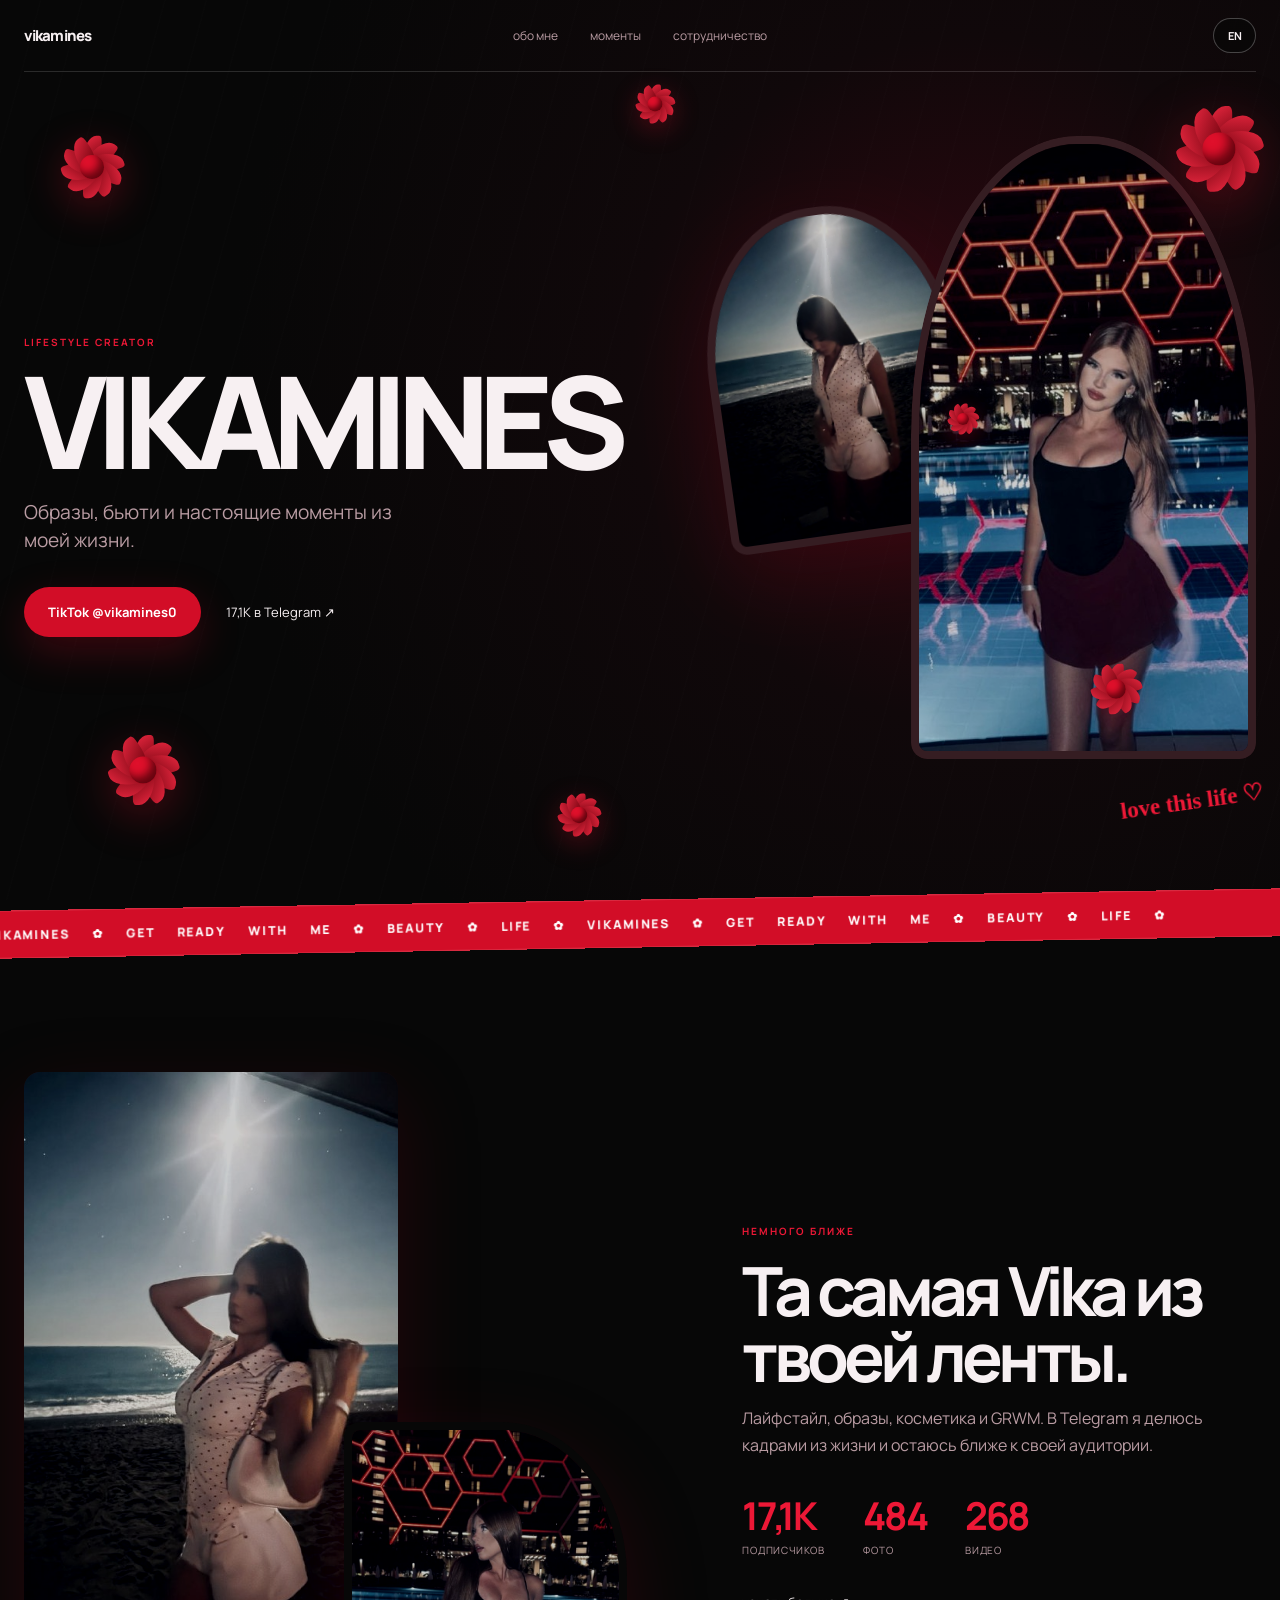
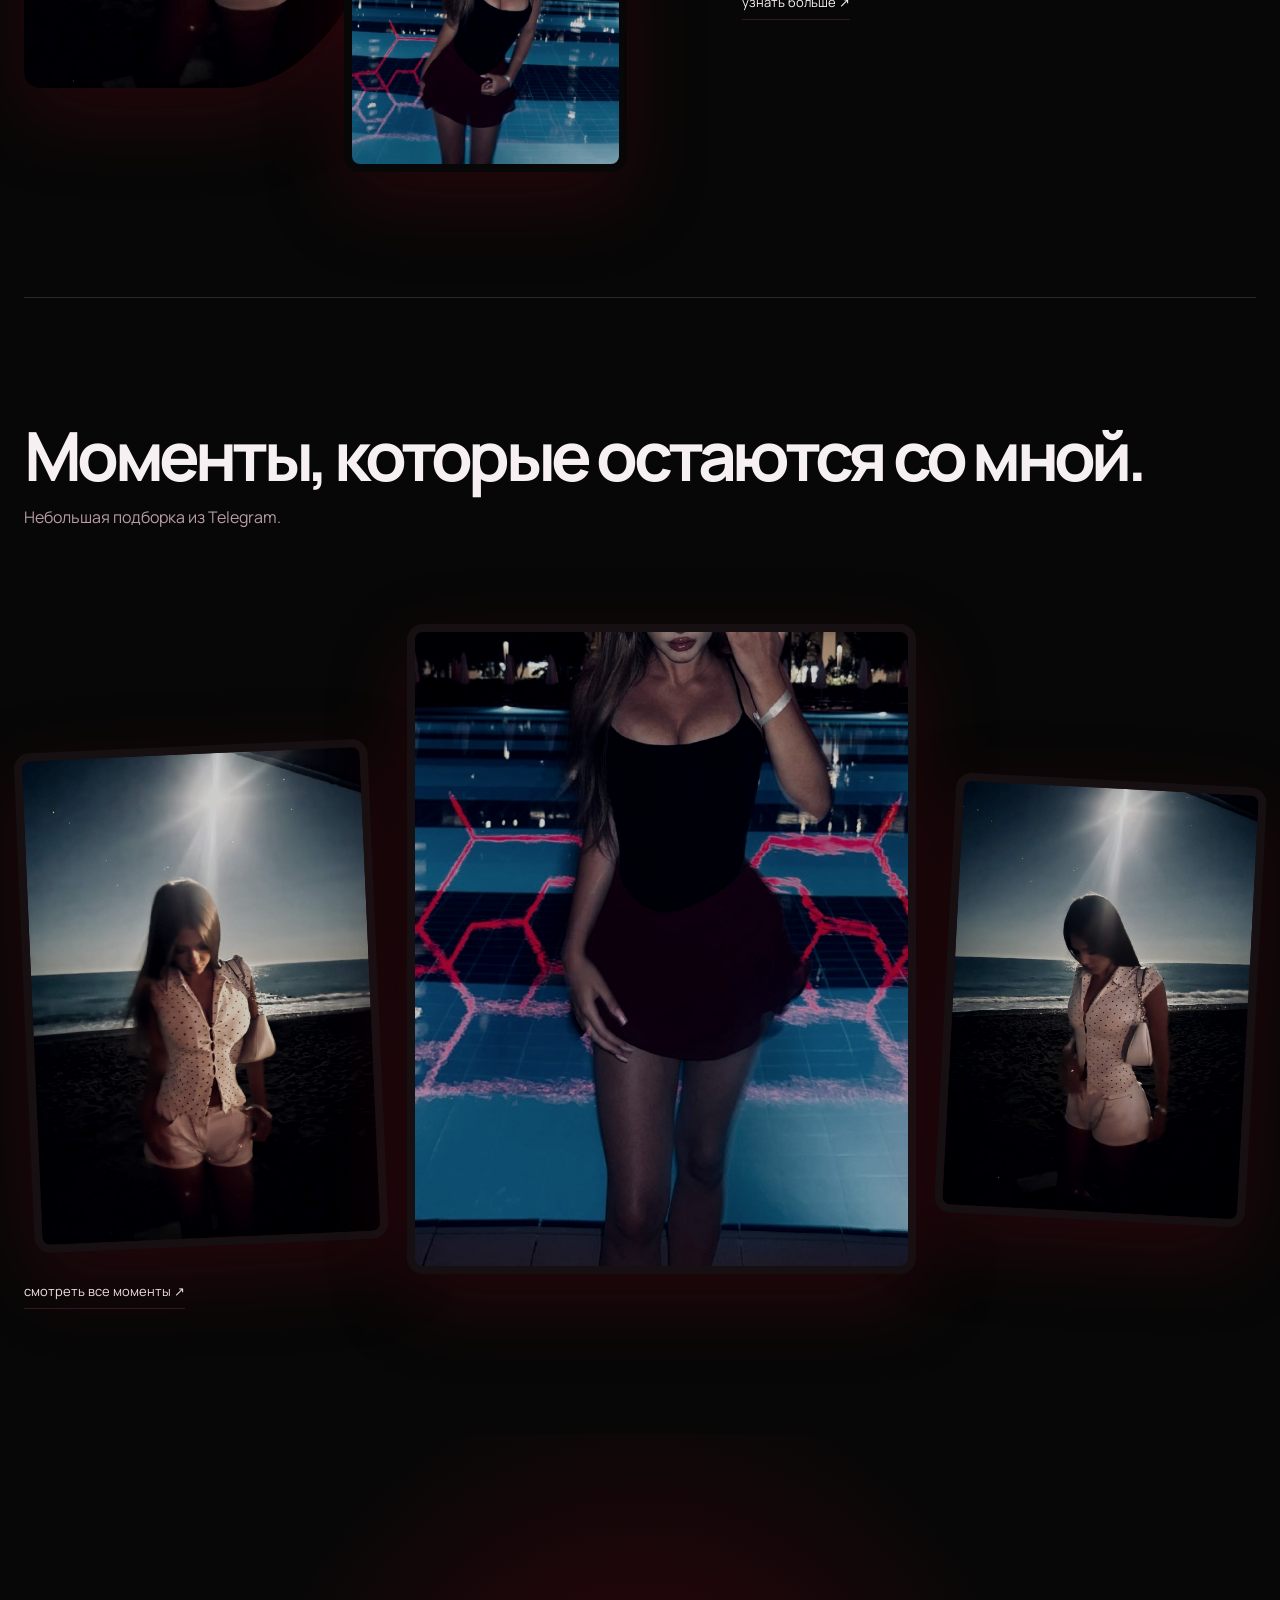
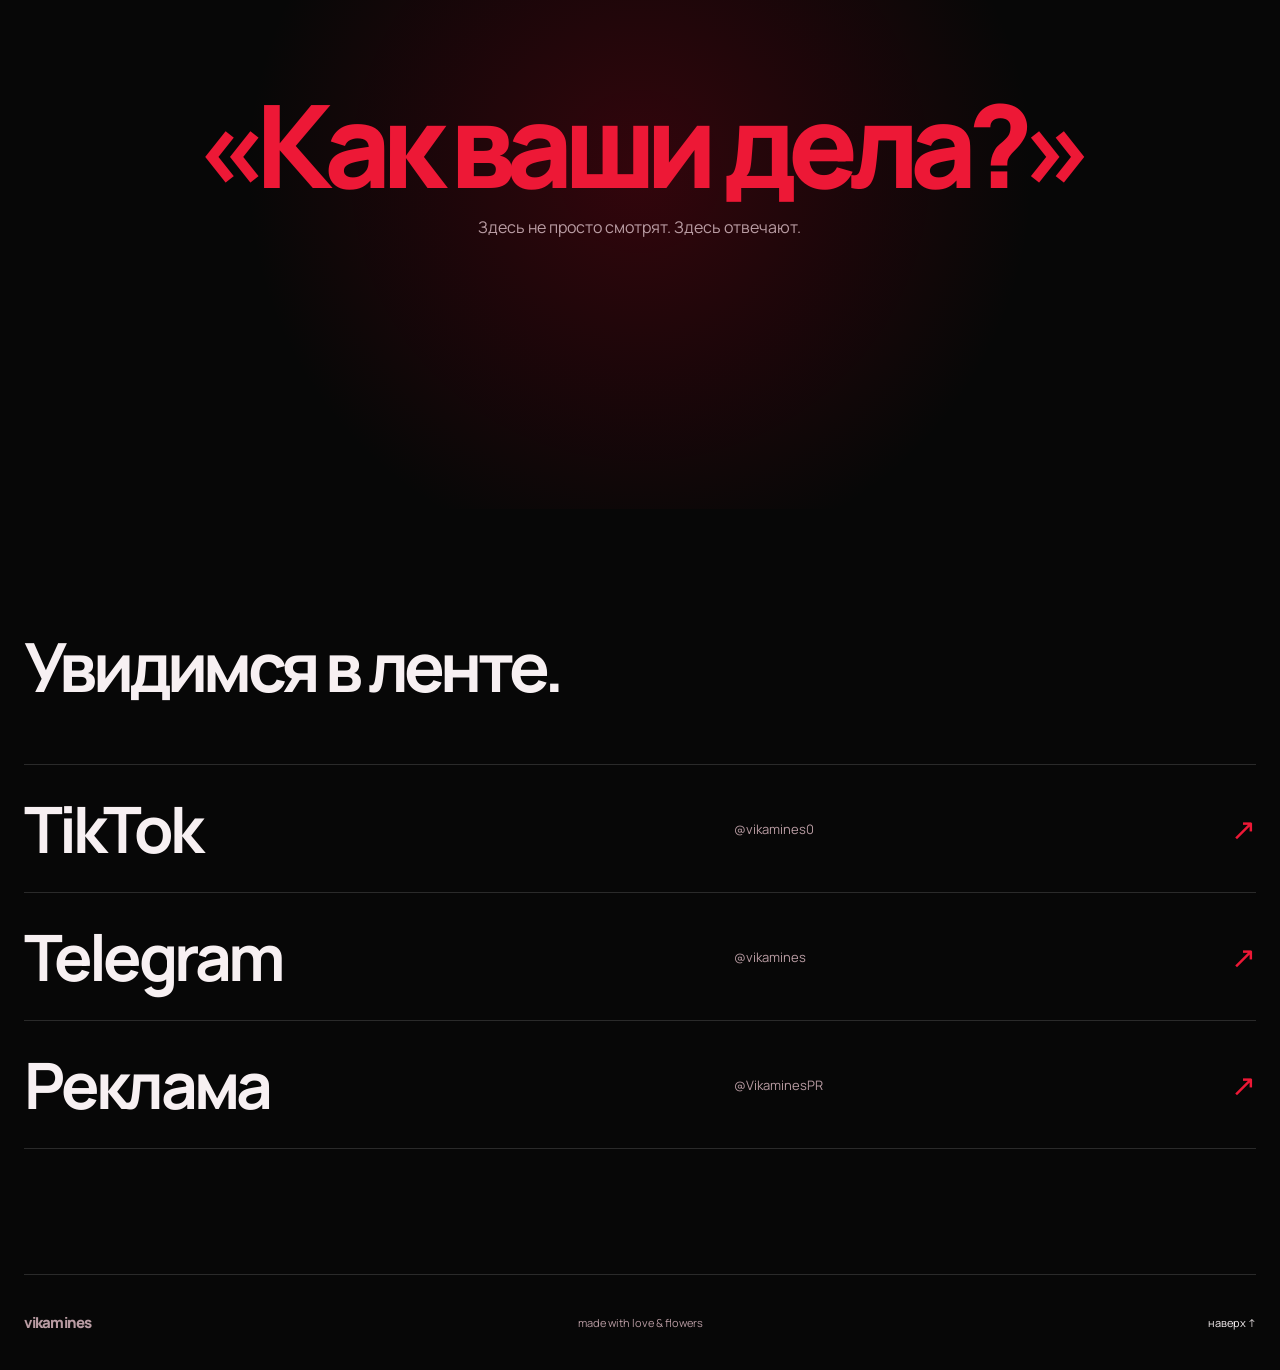
==== index.html @ ca3f32da "Add files via upload" ====
<!doctype html>
<html lang="ru">
<head>
  <meta charset="utf-8">
  <meta name="viewport" content="width=device-width, initial-scale=1">
  <meta name="description" content="Vikamines: lifestyle, beauty, TikTok и Telegram">
  <title>Vikamines</title>
  <link rel="preload" href="assets/images/vika-6.jpg" as="image">
  <link rel="icon" href="favicon.jpg">
  <link rel="stylesheet" href="styles.css">
</head>
<body>
  <div class="flowers" aria-hidden="true"></div>
  <header class="site-header">
    <a class="logo" href="index.html">vikamines</a>
    <nav aria-label="Основная навигация">
      <a href="about.html" data-ru="обо мне" data-en="about">обо мне</a>
      <a href="portfolio.html" data-ru="моменты" data-en="moments">моменты</a>
      <a href="services.html" data-ru="сотрудничество" data-en="collabs">сотрудничество</a>
    </nav>
    <button class="lang-button" type="button" data-lang-toggle>EN</button>
  </header>

  <main>
    <section class="hero">
      <div class="hero-copy">
        <p class="eyebrow">lifestyle creator</p>
        <h1 class="kinetic-title">VIKAMINES</h1>
        <p class="lead" data-ru="Образы, бьюти и настоящие моменты из моей жизни." data-en="Looks, beauty and real moments from my life.">Образы, бьюти и настоящие моменты из моей жизни.</p>
        <div class="hero-actions">
          <a class="button" href="https://www.tiktok.com/@vikamines0" target="_blank" rel="noreferrer">TikTok @vikamines0</a>
          <a class="text-link" href="https://t.me/vikamines" target="_blank" rel="noreferrer">17,1K в Telegram ↗</a>
        </div>
      </div>
      <div class="hero-collage" data-parallax>
        <figure class="photo photo-back"><img src="assets/images/vika-1.jpg" alt="Vikamines на берегу моря"></figure>
        <figure class="photo photo-main"><img src="assets/images/vika-6.jpg" alt="Портрет Vikamines у бассейна"></figure>
        <span class="handwriting">love this life ♡</span>
      </div>
    </section>

    <div class="marquee" aria-hidden="true"><div>VIKAMINES ✿ GET READY WITH ME ✿ BEAUTY ✿ LIFE ✿ VIKAMINES ✿ GET READY WITH ME ✿ BEAUTY ✿ LIFE ✿</div></div>

    <section class="about-preview section reveal">
      <div class="photo-pair">
        <figure class="photo tall"><img src="assets/images/vika-2.jpg" alt="Vikamines на фоне моря"></figure>
        <figure class="photo small"><img src="assets/images/vika-7.jpg" alt="Вечерний образ Vikamines"></figure>
      </div>
      <div class="section-copy">
        <p class="eyebrow" data-ru="немного ближе" data-en="a little closer">немного ближе</p>
        <h2 data-ru="Та самая Vika из твоей ленты." data-en="The Vika from your feed.">Та самая Vika из твоей ленты.</h2>
        <p data-ru="Лайфстайл, образы, косметика и GRWM. В Telegram я делюсь кадрами из жизни и остаюсь ближе к своей аудитории." data-en="Lifestyle, looks, beauty and GRWM. Telegram is where I share everyday moments and stay close to my audience.">Лайфстайл, образы, косметика и GRWM. В Telegram я делюсь кадрами из жизни и остаюсь ближе к своей аудитории.</p>
        <div class="stats"><div><strong>17,1K</strong><span>подписчиков</span></div><div><strong>484</strong><span>фото</span></div><div><strong>268</strong><span>видео</span></div></div>
        <a class="line-link" href="about.html" data-ru="узнать больше ↗" data-en="learn more ↗">узнать больше ↗</a>
      </div>
    </section>

    <section class="gallery-section section">
      <div class="section-heading reveal"><h2 data-ru="Моменты, которые остаются со мной." data-en="Moments that stay with me.">Моменты, которые остаются со мной.</h2><p data-ru="Небольшая подборка из Telegram." data-en="A small selection from Telegram.">Небольшая подборка из Telegram.</p></div>
      <div class="gallery">
        <figure class="photo reveal"><img src="assets/images/vika-4.jpg" alt="Vikamines на берегу"></figure>
        <figure class="photo reveal"><img src="assets/images/vika-8.jpg" alt="Образ Vikamines у бассейна"></figure>
        <figure class="photo reveal"><img src="assets/images/vika-1.jpg" alt="Летний образ Vikamines"></figure>
      </div>
      <a class="line-link reveal" href="portfolio.html" data-ru="смотреть все моменты ↗" data-en="see all moments ↗">смотреть все моменты ↗</a>
    </section>

    <section class="quote section reveal"><blockquote>«Как ваши дела?»</blockquote><p data-ru="Здесь не просто смотрят. Здесь отвечают." data-en="People do not just watch here. They answer.">Здесь не просто смотрят. Здесь отвечают.</p></section>

    <section class="socials section">
      <h2 class="reveal" data-ru="Увидимся в ленте." data-en="See you in the feed.">Увидимся в ленте.</h2>
      <div class="social-list">
        <a class="reveal" href="https://www.tiktok.com/@vikamines0" target="_blank" rel="noreferrer"><strong>TikTok</strong><span>@vikamines0</span><i>↗</i></a>
        <a class="reveal" href="https://t.me/vikamines" target="_blank" rel="noreferrer"><strong>Telegram</strong><span>@vikamines</span><i>↗</i></a>
        <a class="reveal" href="contact.html"><strong data-ru="Реклама" data-en="Collabs">Реклама</strong><span>@VikaminesPR</span><i>↗</i></a>
      </div>
    </section>
  </main>

  <footer><a class="logo" href="index.html">vikamines</a><span>made with love &amp; flowers</span><a href="#top" data-ru="наверх ↑" data-en="top ↑">наверх ↑</a></footer>
  <script src="lang.js" defer></script>
  <script src="motion.js" defer></script>
</body>
</html>
---- styles.css ----
@import url('https://fonts.googleapis.com/css2?family=Manrope:wght@400;500;600;700;800&display=swap');

:root { --ink:#f7f0f2; --muted:#b99ca3; --paper:#070707; --soft:#21070c; --pink:#d20d27; --deep:#ed1836; --line:rgba(255,255,255,.14); --ease:cubic-bezier(.16,1,.3,1); }
* { box-sizing:border-box; }
html { scroll-behavior:smooth; background:var(--paper); }
body { margin:0; overflow-x:hidden; color:var(--ink); background:var(--paper); font-family:Manrope,Arial,sans-serif; }
a { color:inherit; text-decoration:none; }
img { width:100%; height:100%; display:block; object-fit:cover; }
.site-header,footer { width:min(1380px,calc(100% - 48px)); margin:auto; display:grid; grid-template-columns:1fr auto 1fr; align-items:center; }
.site-header { position:absolute; z-index:20; left:50%; translate:-50% 0; height:72px; border-bottom:1px solid var(--line); }
.logo { font-size:15px; font-weight:800; letter-spacing:-.06em; }
nav { display:flex; gap:32px; color:var(--muted); font-size:12px; }
nav a,.lang-button { transition:color .2s,transform .2s var(--ease); }
.lang-button { justify-self:end; min-width:43px; padding:9px 12px; border:1px solid rgba(255,255,255,.25); border-radius:999px; color:var(--ink); background:rgba(7,7,7,.62); font:700 11px Manrope; cursor:pointer; }
.hero { position:relative; min-height:100dvh; display:grid; grid-template-columns:1.05fr .95fr; align-items:center; gap:5vw; padding:72px max(24px,calc((100vw - 1380px)/2)) 0; overflow:hidden; background:radial-gradient(circle at 76% 42%,#320710 0, #10080a 31%, #070707 67%); }
.hero::before { content:""; position:absolute; inset:0; opacity:.34; background-image:repeating-linear-gradient(105deg,transparent 0 38px,rgba(255,255,255,.02) 39px 40px); }
.hero-copy { position:relative; z-index:3; }
.eyebrow { margin:0 0 20px; color:var(--deep); font-size:10px; font-weight:700; letter-spacing:.2em; text-transform:uppercase; }
h1,h2,blockquote { text-wrap:balance; }
h1 { margin:0; font-size:clamp(4rem,10vw,9.5rem); line-height:.8; letter-spacing:-.09em; font-weight:800; }
.kinetic-title span { display:inline-block; opacity:0; transform:translateY(70%) rotate(5deg); animation:letter-in .85s var(--ease) forwards; animation-delay:calc(var(--i)*55ms + 100ms); }
.lead { max-width:380px; margin:28px 0 0; color:var(--muted); font-size:clamp(1rem,1.5vw,1.25rem); line-height:1.45; }
.hero-actions { display:flex; align-items:center; gap:25px; margin-top:32px; }
.button { display:inline-flex; min-height:50px; align-items:center; padding:0 24px; border-radius:999px; color:#fff; background:#d20d27; box-shadow:0 15px 40px rgba(210,13,39,.25); font-size:13px; font-weight:700; transition:transform .2s var(--ease),background .2s; }
.text-link,.line-link { font-size:13px; }
.hero-collage { position:relative; z-index:2; width:min(35vw,510px); height:min(78vh,700px); justify-self:end; transform:translate3d(var(--px,0),var(--py,0),0); transition:transform .5s var(--ease); }
.photo { overflow:hidden; margin:0; background:var(--soft); box-shadow:0 28px 80px rgba(125,7,23,.25); }
.photo-back,.photo-main { position:absolute; border:8px solid rgba(255,255,255,.09); }
.photo-back { left:-22%; top:10%; width:56%; aspect-ratio:.75; border-radius:48% 48% 16px 16px; rotate:-8deg; animation:photo-left 1.2s .25s var(--ease) both; }
.photo-main { right:0; top:0; width:77%; height:89%; border-radius:48% 48% 16px 16px; clip-path:inset(0 0 100% 0 round 48% 48% 16px 16px); animation:photo-open 1.25s .15s var(--ease) forwards; }
.photo img { filter:saturate(.68) contrast(1.12) brightness(.8); }
.photo-main img { object-position:50% 40%; }
.handwriting { position:absolute; right:-2%; bottom:3%; color:var(--deep); font:700 clamp(1.1rem,1.8vw,1.55rem) cursive; rotate:-8deg; animation:float 4s ease-in-out infinite alternate; }
.marquee { position:relative; z-index:5; overflow:hidden; rotate:-1deg; scale:1.02; border-block:1px solid rgba(255,255,255,.12); color:#fff; background:#d20d27; }
.marquee div { width:max-content; padding:14px 0; font-size:12px; font-weight:800; letter-spacing:.14em; word-spacing:18px; animation:marquee 22s linear infinite; }
.section { width:min(1380px,calc(100% - 48px)); margin:auto; padding-block:125px; }
.about-preview { min-height:100dvh; display:grid; grid-template-columns:1.08fr .92fr; align-items:center; gap:clamp(54px,9vw,150px); }
.photo-pair { position:relative; min-height:700px; }
.photo-pair .tall { position:absolute; inset:0 auto auto 0; width:62%; height:88%; border-radius:16px 16px 46% 16px; }
.photo-pair .small { position:absolute; right:0; bottom:0; width:47%; height:50%; border:8px solid var(--paper); border-radius:16px 44% 16px 16px; }
.section-copy h2,.section-heading h2,.socials h2,.page-hero h1 { margin:0; font-size:clamp(2.8rem,5.3vw,5.4rem); line-height:.96; letter-spacing:-.07em; }
.section-copy>p:not(.eyebrow),.section-heading p,.page-copy p { max-width:520px; color:var(--muted); line-height:1.7; }
.stats { display:grid; grid-template-columns:repeat(3,auto); justify-content:start; gap:clamp(20px,3vw,42px); margin-top:38px; }
.stats div { display:flex; flex-direction:column; gap:7px; }
.stats strong { color:var(--deep); font-size:clamp(1.7rem,3vw,2.8rem); line-height:1; letter-spacing:-.06em; }
.stats span { color:var(--muted); font-size:10px; text-transform:uppercase; letter-spacing:.08em; }
.line-link { display:inline-flex; margin-top:36px; padding-bottom:8px; border-bottom:1px solid rgba(137,49,92,.35); }
.gallery-section { border-top:1px solid var(--line); }
.section-heading { margin-bottom:65px; }
.gallery { display:grid; grid-template-columns:.82fr 1.18fr .72fr; align-items:end; gap:clamp(16px,2.3vw,34px); }
.gallery .photo { border:8px solid #161012; border-radius:16px; }
.gallery .photo:nth-child(1) { height:500px; rotate:-2.5deg; }
.gallery .photo:nth-child(2) { height:650px; translate:0 28px; }
.gallery .photo:nth-child(3) { height:440px; rotate:3deg; translate:0 -26px; }
.quote { min-height:75dvh; display:grid; place-content:center; text-align:center; background:radial-gradient(circle,rgba(169,0,25,.27),transparent 56%); }
.quote blockquote { margin:0; color:var(--deep); font-size:clamp(3.6rem,9vw,8.7rem); line-height:.95; letter-spacing:-.08em; font-weight:800; }
.quote p { color:var(--muted); }
.socials h2 { margin-bottom:65px; }
.social-list { border-top:1px solid var(--line); }
.social-list a { position:relative; isolation:isolate; display:grid; grid-template-columns:1fr .7fr auto; align-items:center; min-height:128px; overflow:hidden; border-bottom:1px solid var(--line); }
.social-list a::before { content:""; position:absolute; inset:0; z-index:-1; background:#d20d27; translate:0 102%; transition:translate .42s var(--ease); }
.social-list strong { font-size:clamp(2.3rem,5vw,5rem); letter-spacing:-.06em; }
.social-list span { color:var(--muted); font-size:13px; }
.social-list i { color:var(--deep); font-size:30px; font-style:normal; transition:transform .3s var(--ease); }
footer { min-height:96px; border-top:1px solid var(--line); color:var(--muted); font-size:11px; }
footer a:last-child { justify-self:end; color:var(--ink); }
.flowers { position:fixed; inset:0; z-index:12; overflow:hidden; pointer-events:none; }
.flower { position:absolute; width:82px; aspect-ratio:1; scale:var(--s); animation:flower-drift 7s ease-in-out infinite alternate; filter:drop-shadow(0 14px 24px rgba(210,13,39,.3)); }
.flower i { position:absolute; left:36%; top:3%; width:29%; height:54%; transform-origin:50% 88%; border-radius:72% 14% 72% 28%; background:linear-gradient(145deg,#ef2942,#760511 78%); }
.flower i:nth-child(2){rotate:36deg}.flower i:nth-child(3){rotate:72deg}.flower i:nth-child(4){rotate:108deg}.flower i:nth-child(5){rotate:144deg}.flower i:nth-child(6){rotate:180deg}.flower i:nth-child(7){rotate:216deg}.flower i:nth-child(8){rotate:252deg}.flower i:nth-child(9){rotate:288deg}.flower i:nth-child(10){rotate:324deg}
.flower b { position:absolute; inset:32%; border-radius:50%; background:#df102b; box-shadow:inset -6px -7px 10px #65040f; }
.reveal { opacity:0; transform:translateY(42px) scale(.985); transition:opacity .8s var(--ease),transform .8s var(--ease); }
.reveal.is-visible { opacity:1; transform:none; }
.page-header { position:relative; border-bottom:1px solid var(--line); background:rgba(7,7,7,.92); }
.page-header .site-header { position:relative; left:auto; translate:none; }
.page-main { min-height:calc(100dvh - 168px); }
.page-hero { width:min(1180px,calc(100% - 48px)); margin:auto; padding:150px 0 80px; }
.page-hero p { max-width:600px; color:var(--muted); line-height:1.7; }
.page-grid { width:min(1180px,calc(100% - 48px)); margin:0 auto 120px; display:grid; grid-template-columns:repeat(2,1fr); gap:24px; }
.page-grid figure { height:620px; border-radius:16px; }
.page-grid figure:nth-child(even) { translate:0 45px; }
.page-copy { width:min(760px,calc(100% - 48px)); margin:0 auto 130px; }
.contact-card { padding:45px; border:1px solid var(--line); border-radius:16px; background:#16070a; }

@keyframes letter-in { to { opacity:1; transform:none; } }
@keyframes photo-open { to { clip-path:inset(0 0 0 0 round 48% 48% 16px 16px); } }
@keyframes photo-left { from { opacity:0; transform:translate(-35px,35px) rotate(-6deg); } to { opacity:1; transform:none; } }
@keyframes float { to { transform:translateY(-10px) rotate(3deg); } }
@keyframes marquee { to { transform:translateX(-50%); } }
@keyframes flower-drift { to { transform:translate(12px,-18px) rotate(14deg) scale(1.04); } }

@media (hover:hover) and (pointer:fine) {
  nav a:hover,.lang-button:hover { color:var(--deep); transform:translateY(-1px); }
  .button:hover { transform:translateY(-2px) scale(1.015); background:#eb1733; }
  .photo img { transition:transform .75s var(--ease),filter .75s; }
  .photo:hover img { transform:scale(1.04); filter:saturate(1.05); }
  .social-list a:hover::before { translate:0; }
  .social-list a:hover,.social-list a:hover span,.social-list a:hover i { color:#fff; }
  .social-list a:hover i { transform:rotate(45deg); }
}
.button:active,.lang-button:active { transform:scale(.98); }
:focus-visible { outline:2px solid var(--deep); outline-offset:4px; }

@media (max-width:767px) {
  .site-header,footer,.section { width:calc(100% - 32px); }
  .site-header { grid-template-columns:1fr auto; } nav { display:none; }
  .hero { grid-template-columns:1fr; align-content:start; padding:130px 16px 0; }
  h1 { font-size:clamp(3.35rem,18vw,5.2rem); }
  .hero-actions { gap:14px; flex-wrap:wrap; }
  .hero-collage { position:absolute; right:0; bottom:-14vh; width:min(80vw,390px); height:58vh; opacity:.9; }
  .about-preview { grid-template-columns:1fr; gap:60px; padding-block:95px; }
  .photo-pair { min-height:540px; }
  .section-copy h2,.section-heading h2,.socials h2,.page-hero h1 { font-size:clamp(2.7rem,13vw,4rem); }
  .gallery { grid-template-columns:1fr 1fr; gap:12px; }
  .gallery .photo:nth-child(1) { height:380px; }
  .gallery .photo:nth-child(2) { height:430px; }
  .gallery .photo:nth-child(3) { grid-column:1/-1; width:68%; height:360px; justify-self:center; margin-top:40px; }
  .social-list a { grid-template-columns:1fr auto; min-height:100px; }
  .social-list span { display:none; }
  footer { grid-template-columns:1fr 1fr; } footer span { display:none; }
  .flower { width:56px; opacity:.75; }
  .page-hero { padding-top:120px; }
  .page-grid { grid-template-columns:1fr; }
  .page-grid figure,.page-grid figure:nth-child(even) { height:520px; translate:none; }
}
@media (prefers-reduced-motion:reduce) {
  html { scroll-behavior:auto; }
  *,*::before,*::after { animation-duration:.01ms!important; animation-iteration-count:1!important; transition-duration:.01ms!important; }
  .kinetic-title span,.photo-main,.photo-back,.reveal { opacity:1; transform:none; clip-path:none; }
}
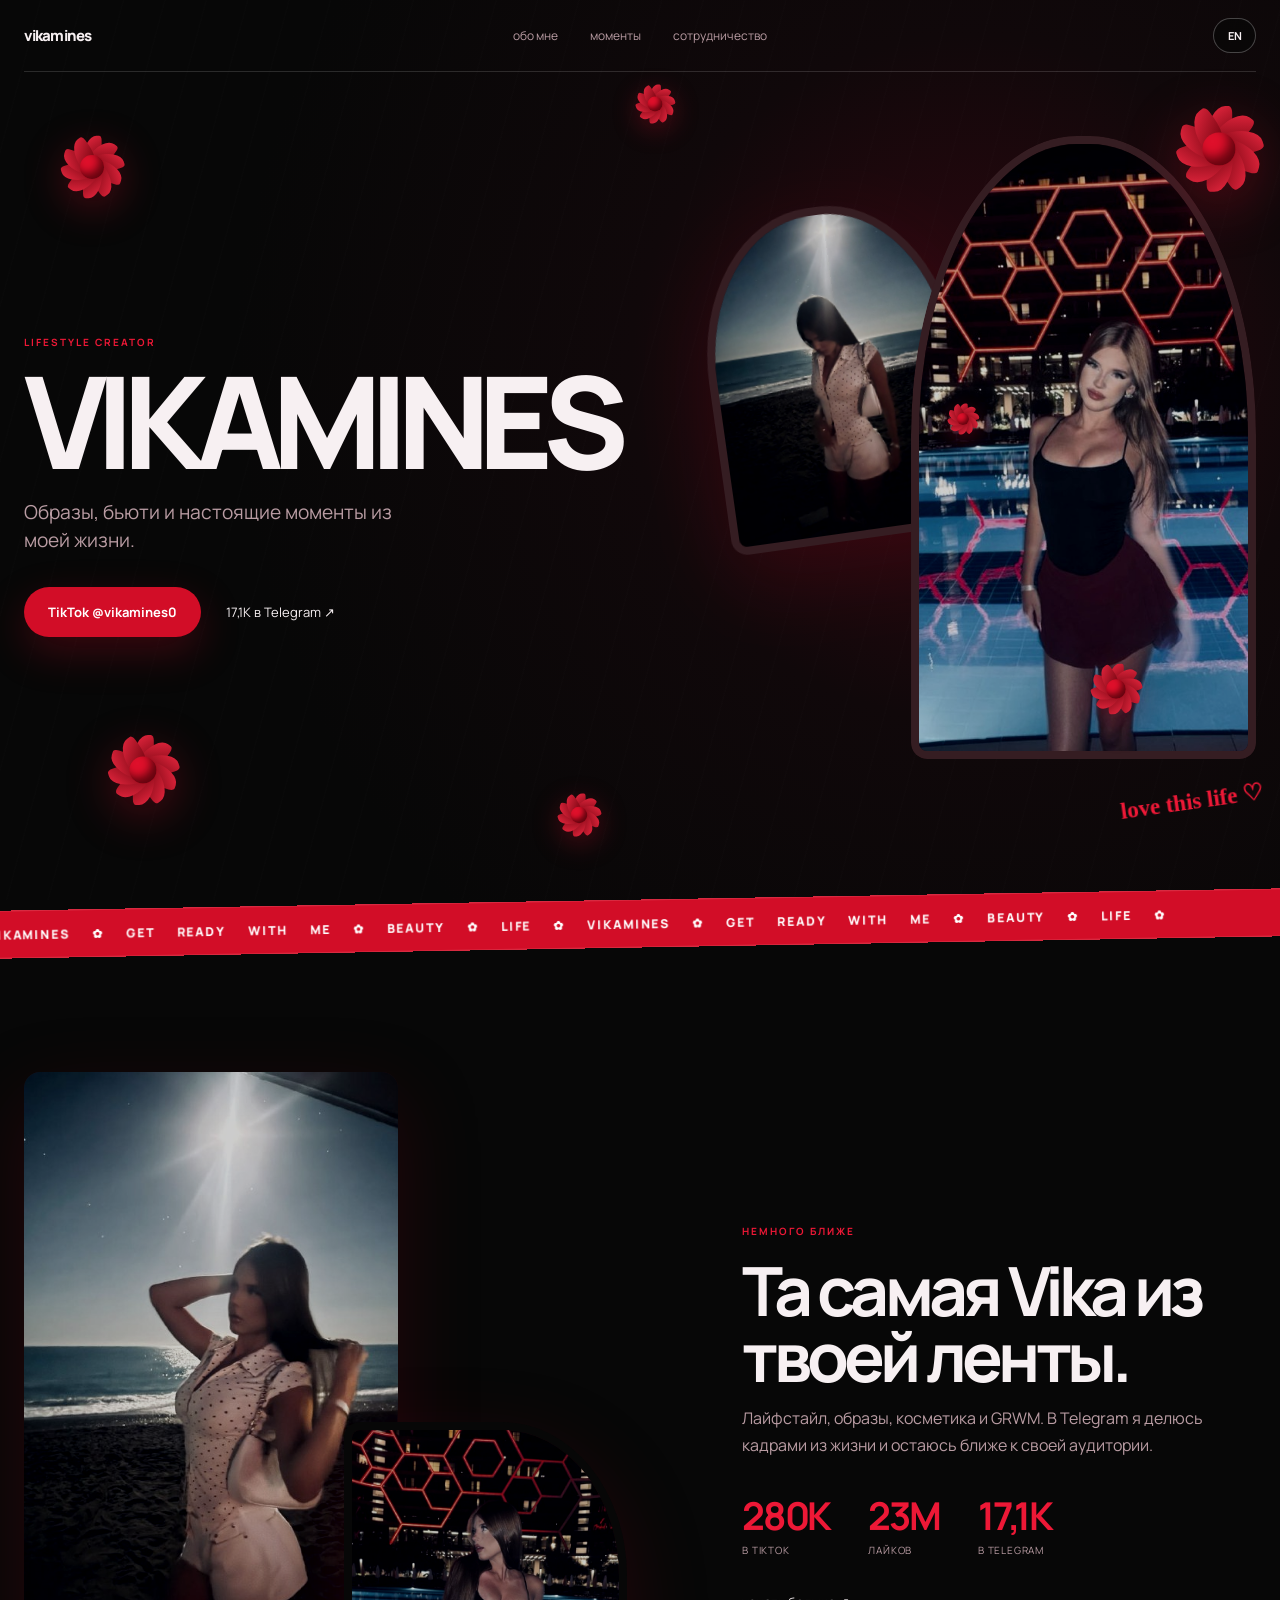
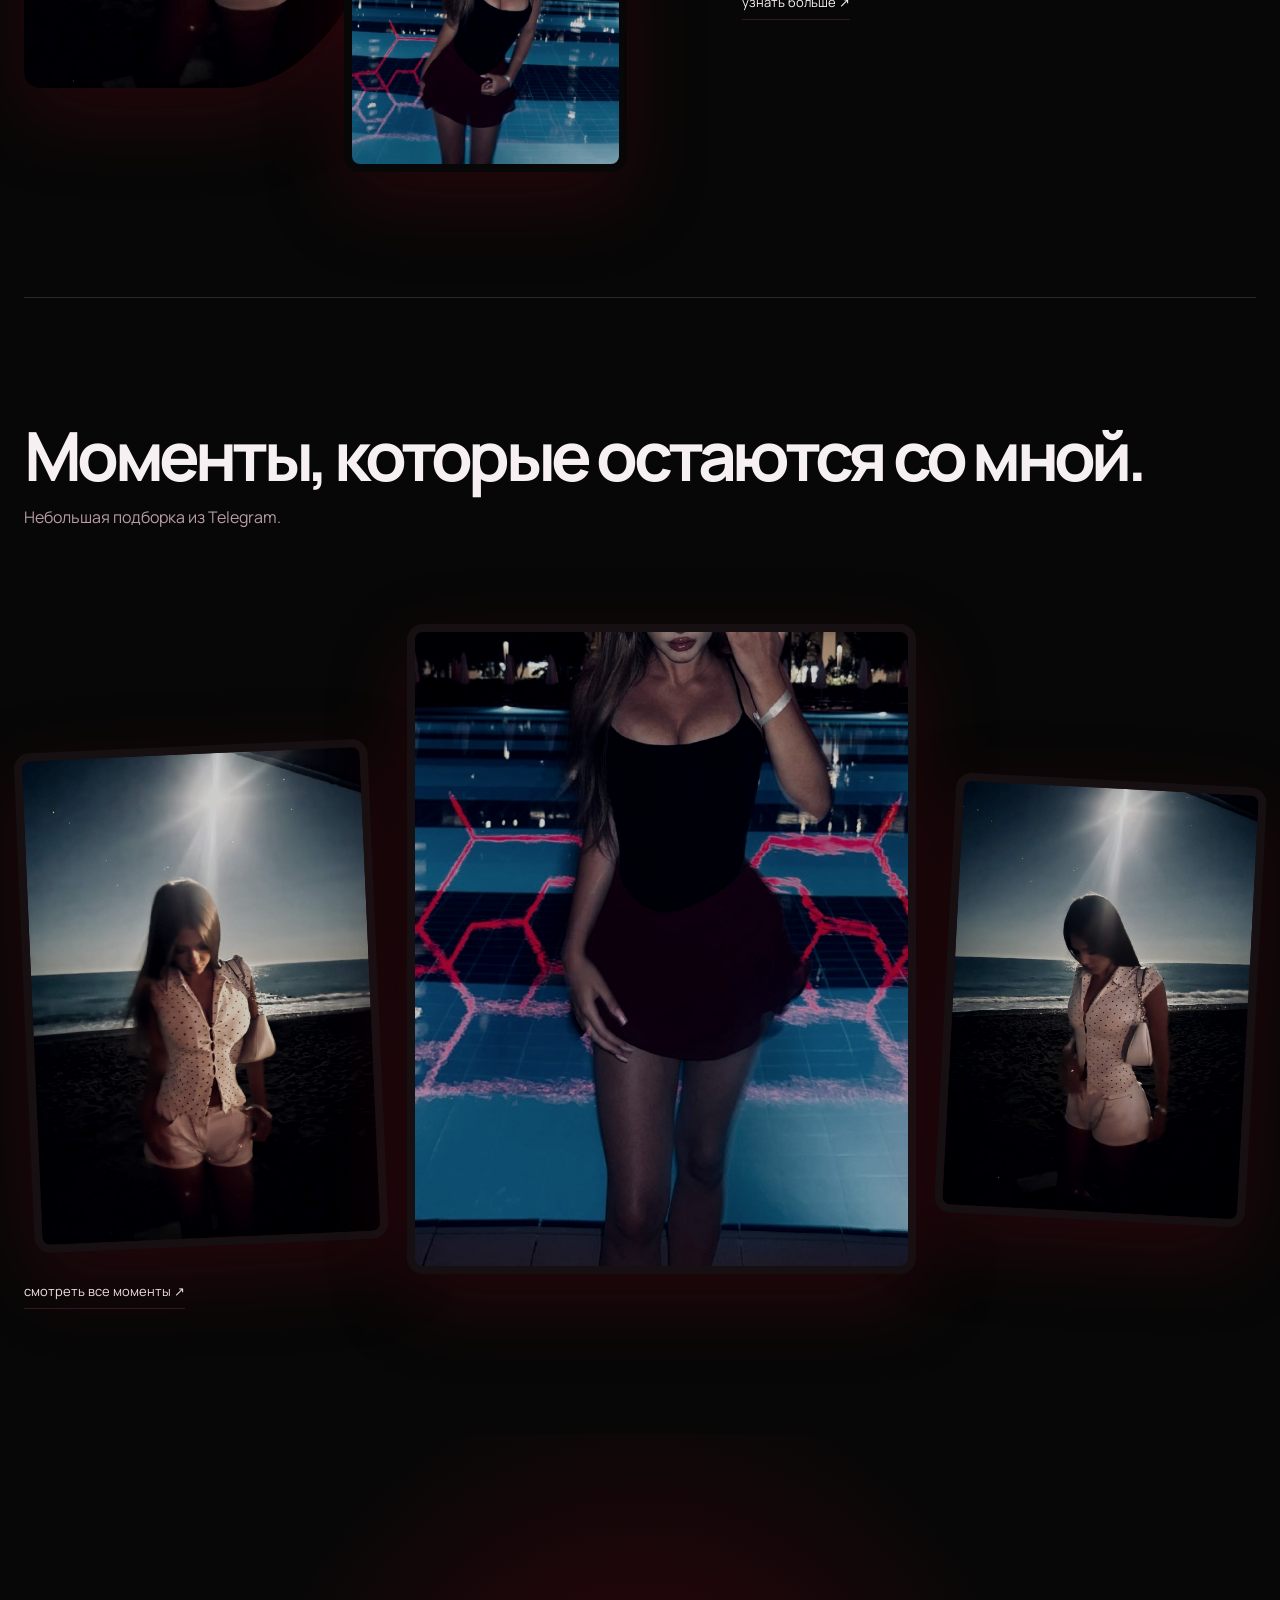
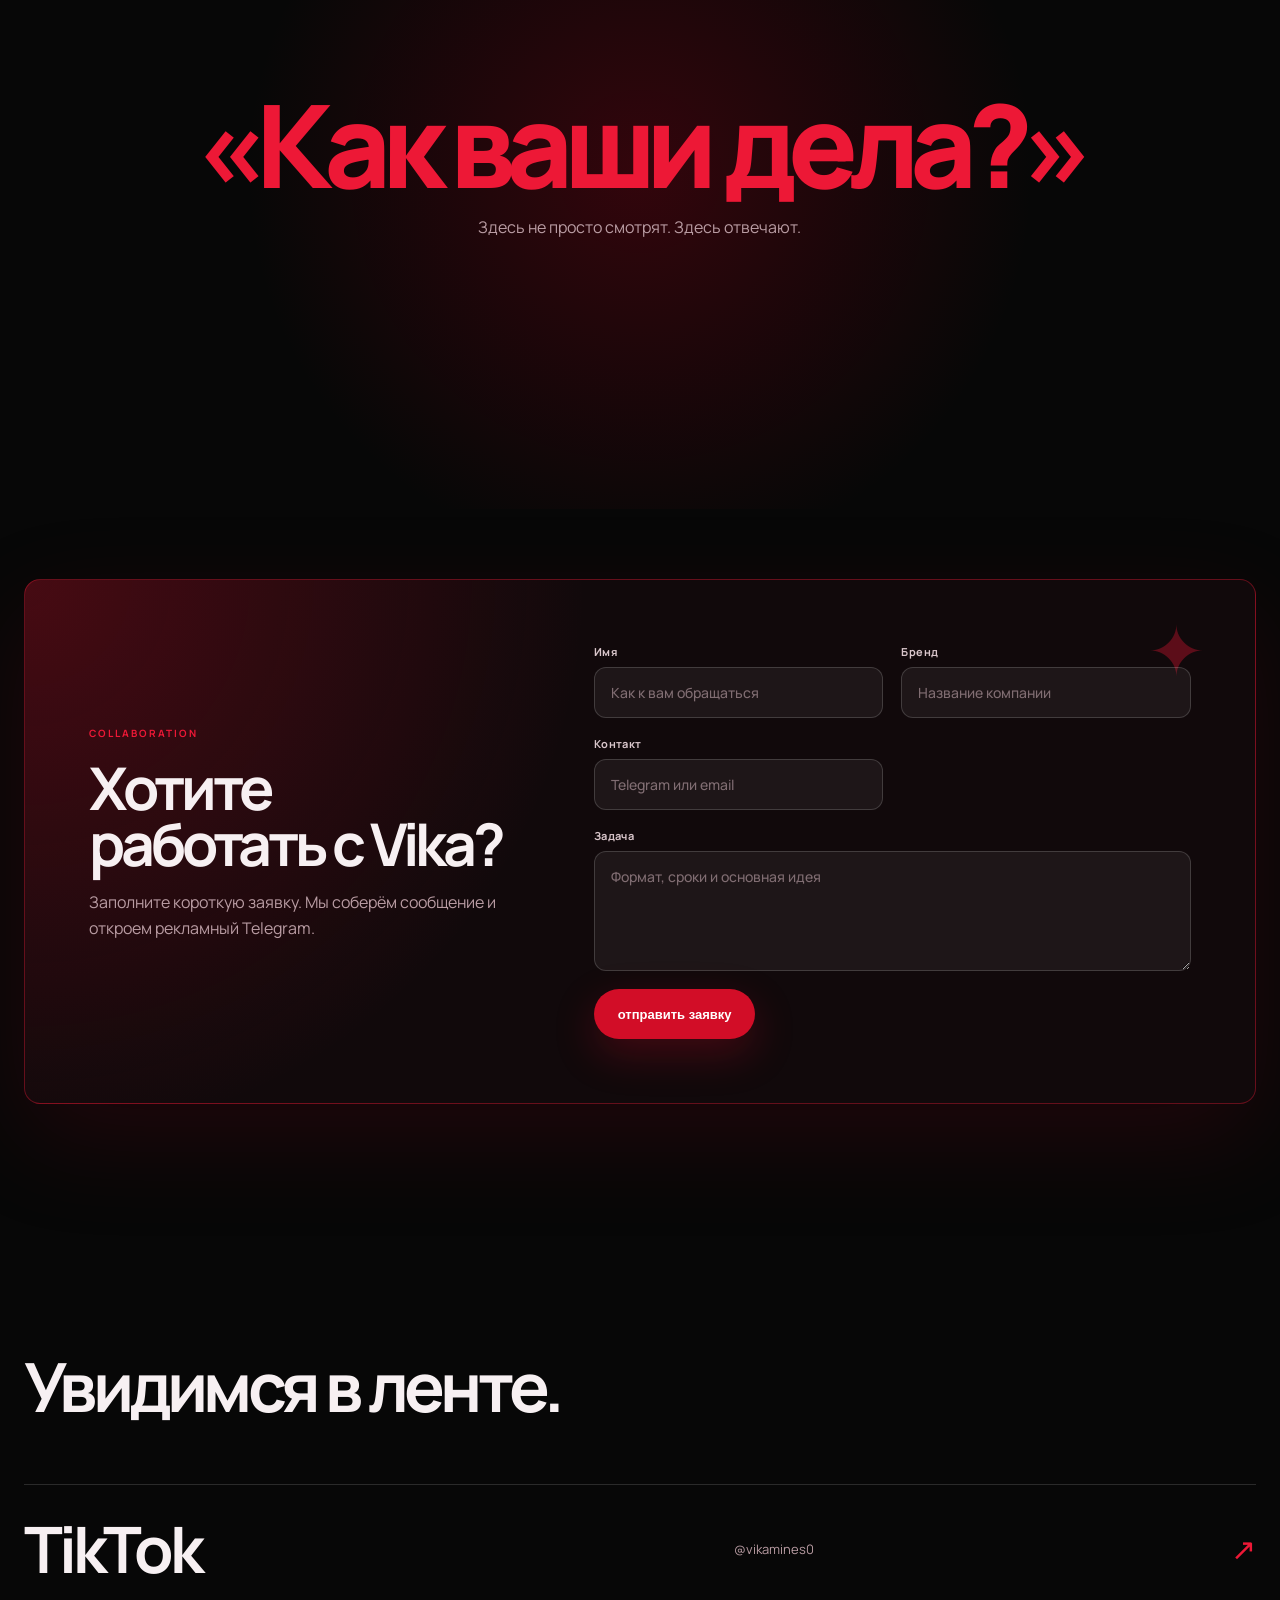
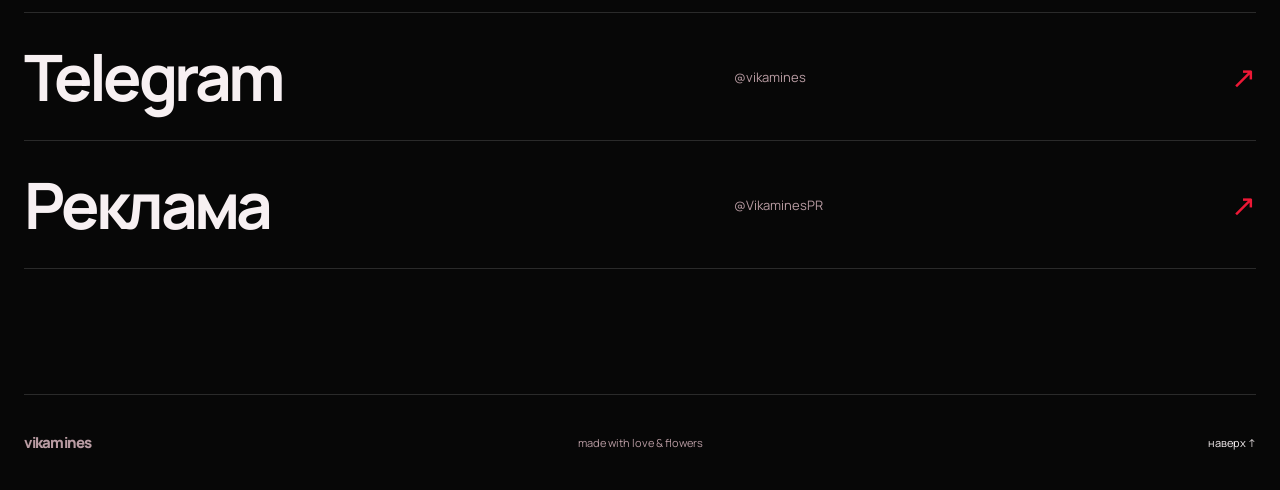
==== commit 376e41f0: "Add files via upload" ====
--- a/index.html
+++ b/index.html
@@ -50,7 +50,7 @@
         <p class="eyebrow" data-ru="немного ближе" data-en="a little closer">немного ближе</p>
         <h2 data-ru="Та самая Vika из твоей ленты." data-en="The Vika from your feed.">Та самая Vika из твоей ленты.</h2>
         <p data-ru="Лайфстайл, образы, косметика и GRWM. В Telegram я делюсь кадрами из жизни и остаюсь ближе к своей аудитории." data-en="Lifestyle, looks, beauty and GRWM. Telegram is where I share everyday moments and stay close to my audience.">Лайфстайл, образы, косметика и GRWM. В Telegram я делюсь кадрами из жизни и остаюсь ближе к своей аудитории.</p>
-        <div class="stats"><div><strong>17,1K</strong><span>подписчиков</span></div><div><strong>484</strong><span>фото</span></div><div><strong>268</strong><span>видео</span></div></div>
+        <div class="stats"><div><strong>280K</strong><span>в TikTok</span></div><div><strong>23M</strong><span>лайков</span></div><div><strong>17,1K</strong><span>в Telegram</span></div></div>
         <a class="line-link" href="about.html" data-ru="узнать больше ↗" data-en="learn more ↗">узнать больше ↗</a>
       </div>
     </section>
@@ -67,6 +67,24 @@
 
     <section class="quote section reveal"><blockquote>«Как ваши дела?»</blockquote><p data-ru="Здесь не просто смотрят. Здесь отвечают." data-en="People do not just watch here. They answer.">Здесь не просто смотрят. Здесь отвечают.</p></section>
 
+    <section class="collab section reveal" id="collab">
+      <div class="collab-card">
+        <div class="collab-copy">
+          <p class="eyebrow">collaboration</p>
+          <h2 data-ru="Хотите работать с Vika?" data-en="Want to work with Vika?">Хотите работать с Vika?</h2>
+          <p data-ru="Заполните короткую заявку. Мы соберём сообщение и откроем рекламный Telegram." data-en="Fill out the short form. We will prepare your message and open the advertising Telegram.">Заполните короткую заявку. Мы соберём сообщение и откроем рекламный Telegram.</p>
+        </div>
+        <form class="collab-form" data-collab-form>
+          <label><span>Имя</span><input name="name" autocomplete="name" required placeholder="Как к вам обращаться"></label>
+          <label><span>Бренд</span><input name="brand" autocomplete="organization" required placeholder="Название компании"></label>
+          <label><span>Контакт</span><input name="contact" required placeholder="Telegram или email"></label>
+          <label class="form-wide"><span>Задача</span><textarea name="brief" required rows="4" placeholder="Формат, сроки и основная идея"></textarea></label>
+          <button class="button" type="submit">отправить заявку</button>
+          <p class="form-status" role="status" aria-live="polite"></p>
+        </form>
+      </div>
+    </section>
+
     <section class="socials section">
       <h2 class="reveal" data-ru="Увидимся в ленте." data-en="See you in the feed.">Увидимся в ленте.</h2>
       <div class="social-list">
@@ -80,5 +98,6 @@
   <footer><a class="logo" href="index.html">vikamines</a><span>made with love &amp; flowers</span><a href="#top" data-ru="наверх ↑" data-en="top ↑">наверх ↑</a></footer>
   <script src="lang.js" defer></script>
   <script src="motion.js" defer></script>
+  <script src="form.js" defer></script>
 </body>
 </html>
--- a/styles.css
+++ b/styles.css
@@ -81,6 +81,21 @@
 .page-grid figure:nth-child(even) { translate:0 45px; }
 .page-copy { width:min(760px,calc(100% - 48px)); margin:0 auto 130px; }
 .contact-card { padding:45px; border:1px solid var(--line); border-radius:16px; background:#16070a; }
+.collab { padding-top:70px; }
+.collab-card { position:relative; overflow:hidden; display:grid; grid-template-columns:.82fr 1.18fr; gap:clamp(45px,7vw,100px); padding:clamp(34px,5vw,72px); border:1px solid rgba(237,24,54,.38); border-radius:16px; background:radial-gradient(circle at 0 0,rgba(210,13,39,.28),transparent 42%),#11090b; box-shadow:0 35px 100px rgba(125,7,23,.2); }
+.collab-card::after { content:"✦"; position:absolute; right:4%; top:4%; color:rgba(237,24,54,.34); font-size:70px; animation:float 4s ease-in-out infinite alternate; }
+.collab-copy { position:relative; z-index:1; align-self:center; }
+.collab-copy h2 { margin:0; max-width:560px; font-size:clamp(2.6rem,4.6vw,5rem); line-height:.96; letter-spacing:-.07em; }
+.collab-copy>p:not(.eyebrow) { max-width:450px; color:var(--muted); line-height:1.65; }
+.collab-form { position:relative; z-index:1; display:grid; grid-template-columns:1fr 1fr; gap:18px; }
+.collab-form label { display:flex; flex-direction:column; gap:8px; color:#d9c6cb; font-size:11px; font-weight:700; letter-spacing:.04em; }
+.collab-form input,.collab-form textarea { width:100%; border:1px solid rgba(255,255,255,.16); border-radius:12px; outline:none; color:var(--ink); background:rgba(255,255,255,.055); padding:15px 16px; font:500 14px Manrope,Arial,sans-serif; transition:border-color .2s,background .2s; }
+.collab-form textarea { resize:vertical; min-height:120px; }
+.collab-form input::placeholder,.collab-form textarea::placeholder { color:#806d72; }
+.collab-form input:focus,.collab-form textarea:focus { border-color:#ed1836; background:rgba(255,255,255,.08); }
+.form-wide { grid-column:1/-1; }
+.collab-form .button { justify-self:start; border:0; cursor:pointer; }
+.form-status { align-self:center; margin:0; color:#d6a8b3; font-size:12px; line-height:1.45; }
 
 @keyframes letter-in { to { opacity:1; transform:none; } }
 @keyframes photo-open { to { clip-path:inset(0 0 0 0 round 48% 48% 16px 16px); } }
@@ -122,6 +137,9 @@
   .page-hero { padding-top:120px; }
   .page-grid { grid-template-columns:1fr; }
   .page-grid figure,.page-grid figure:nth-child(even) { height:520px; translate:none; }
+  .collab-card { grid-template-columns:1fr; padding:32px 20px; }
+  .collab-form { grid-template-columns:1fr; }
+  .form-wide { grid-column:auto; }
 }
 @media (prefers-reduced-motion:reduce) {
   html { scroll-behavior:auto; }
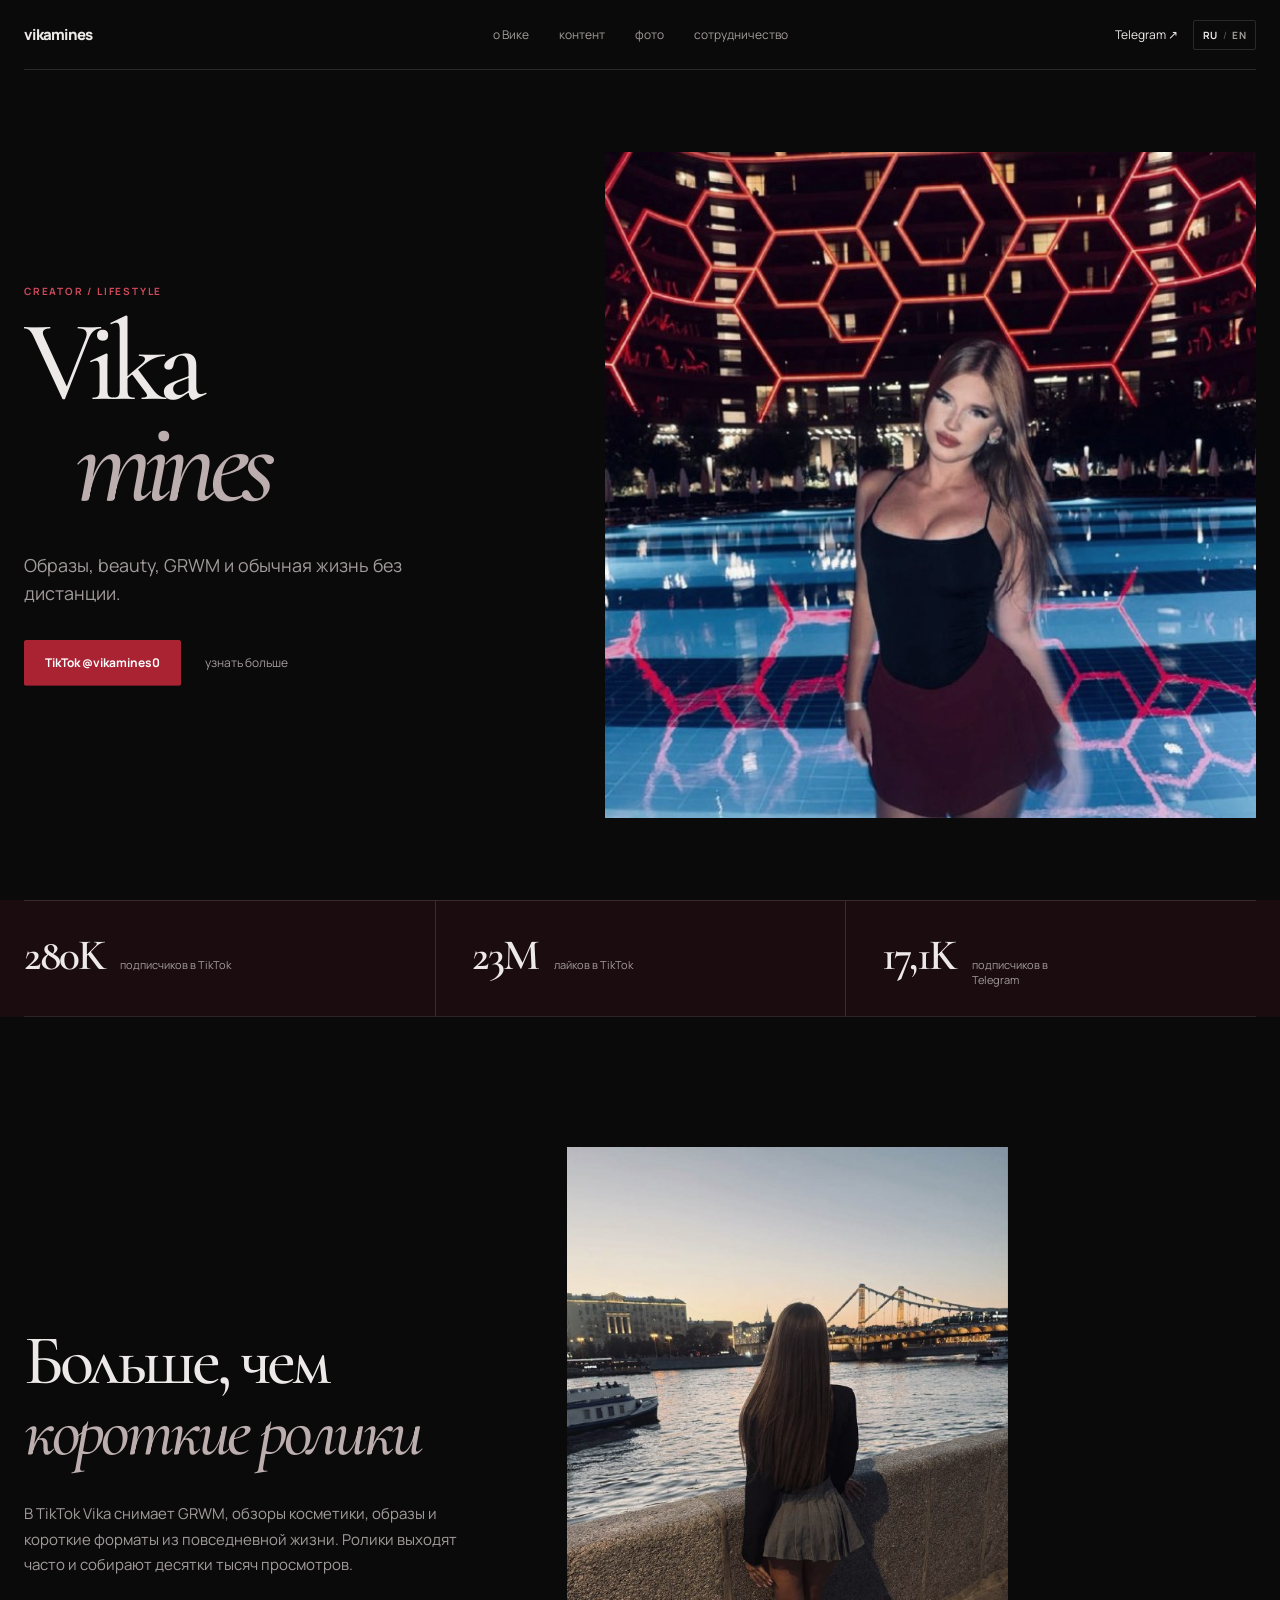
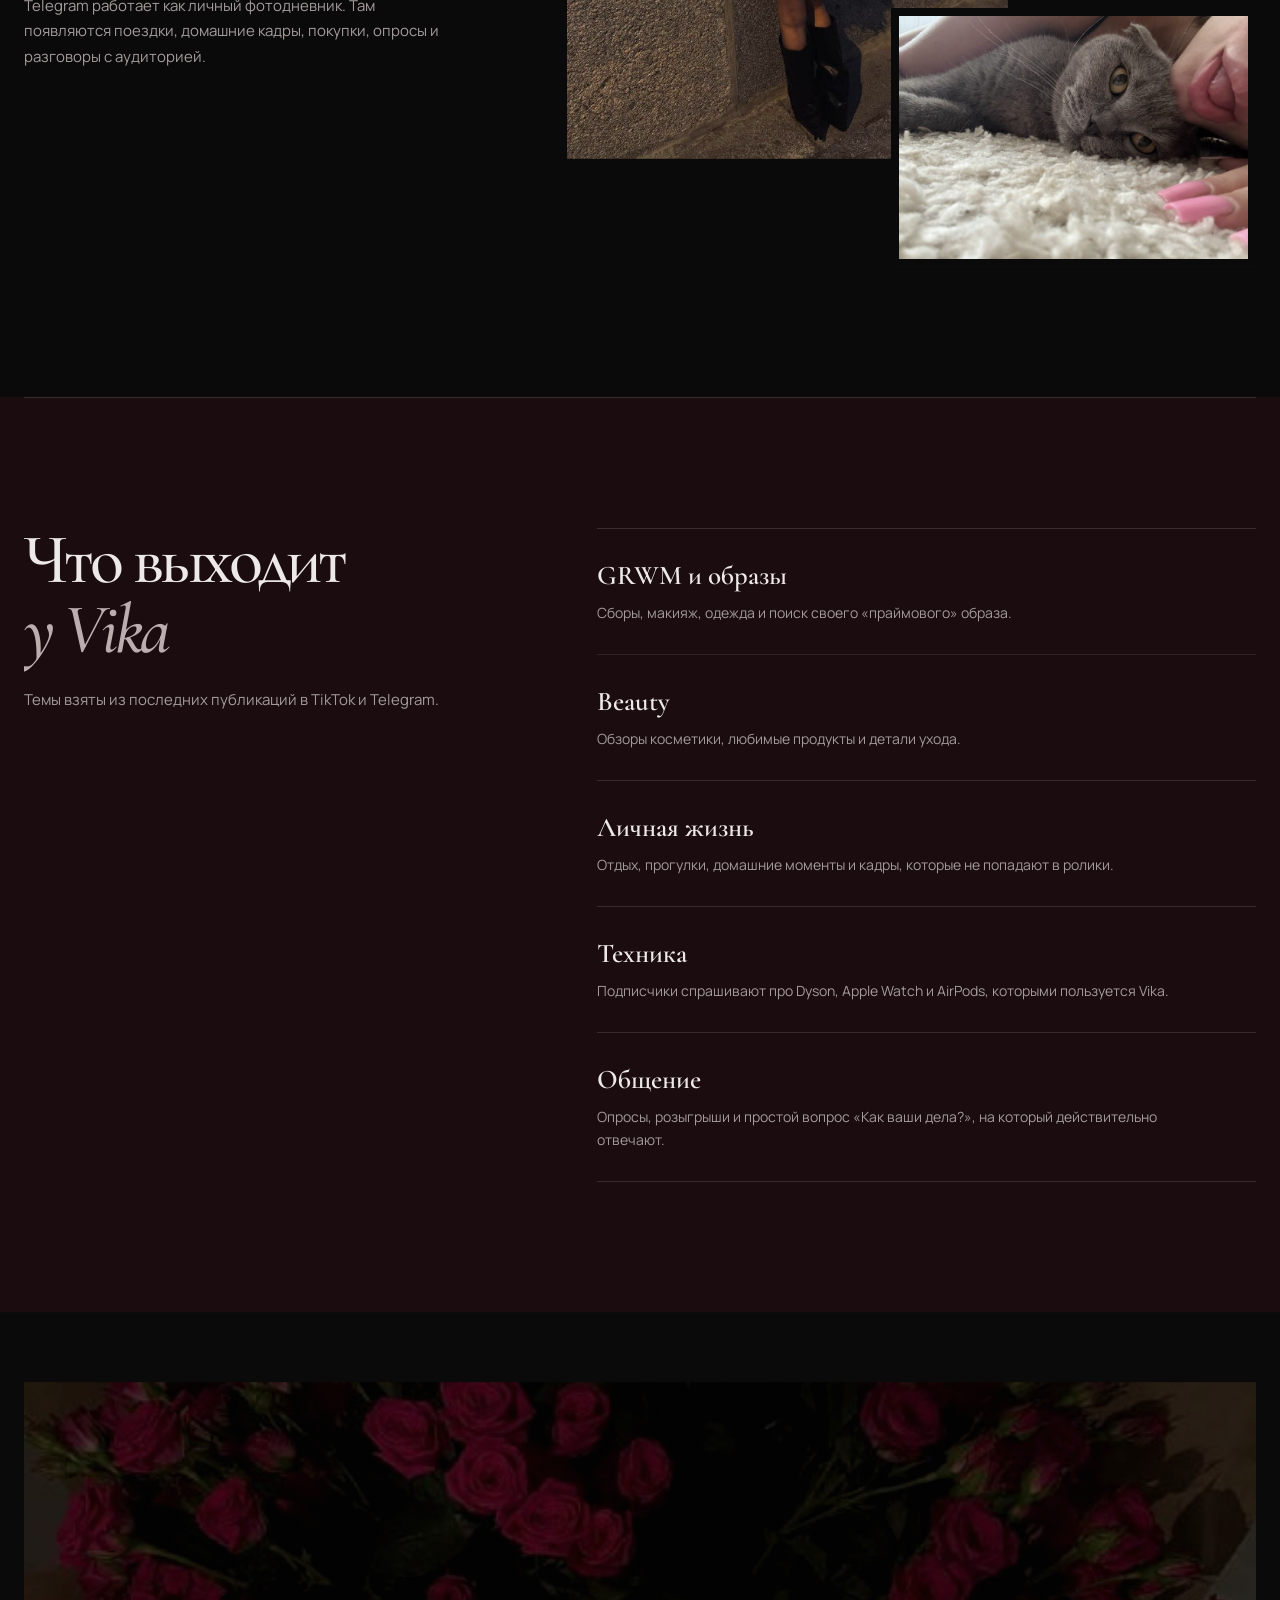
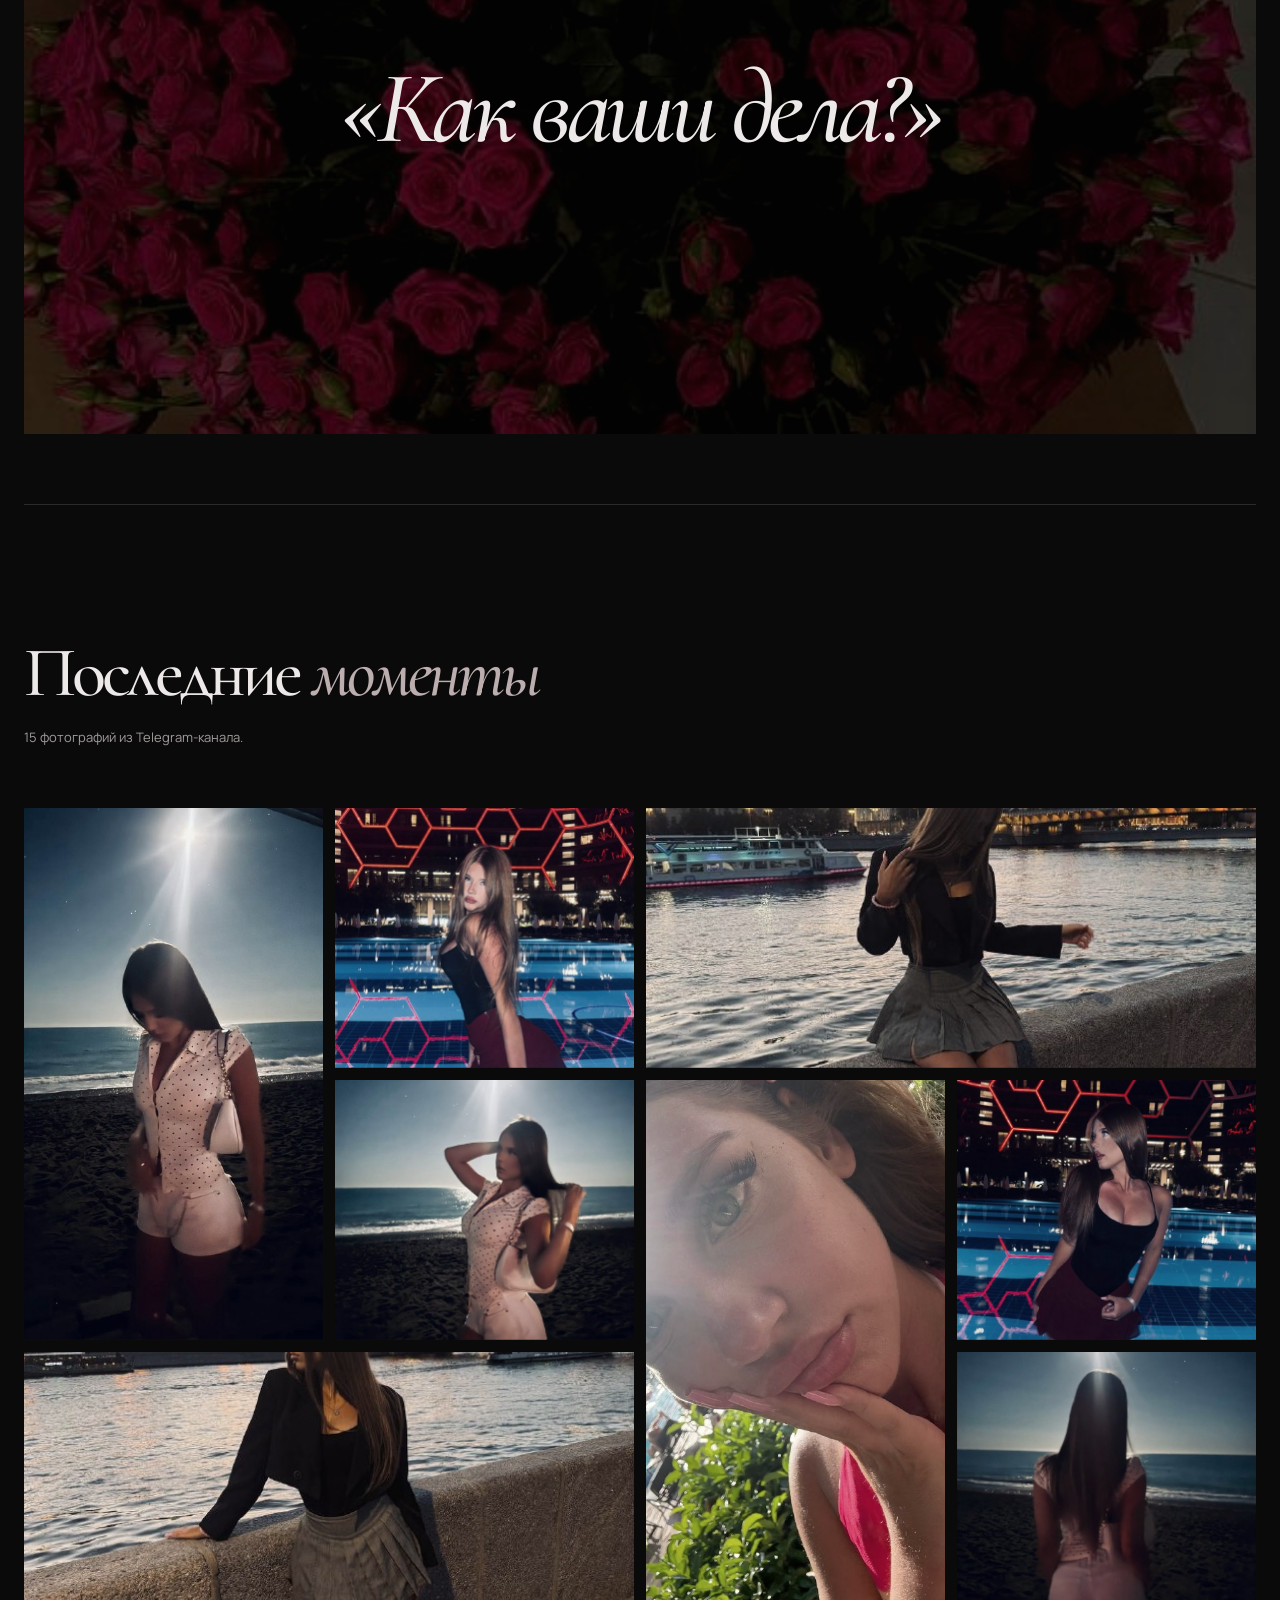
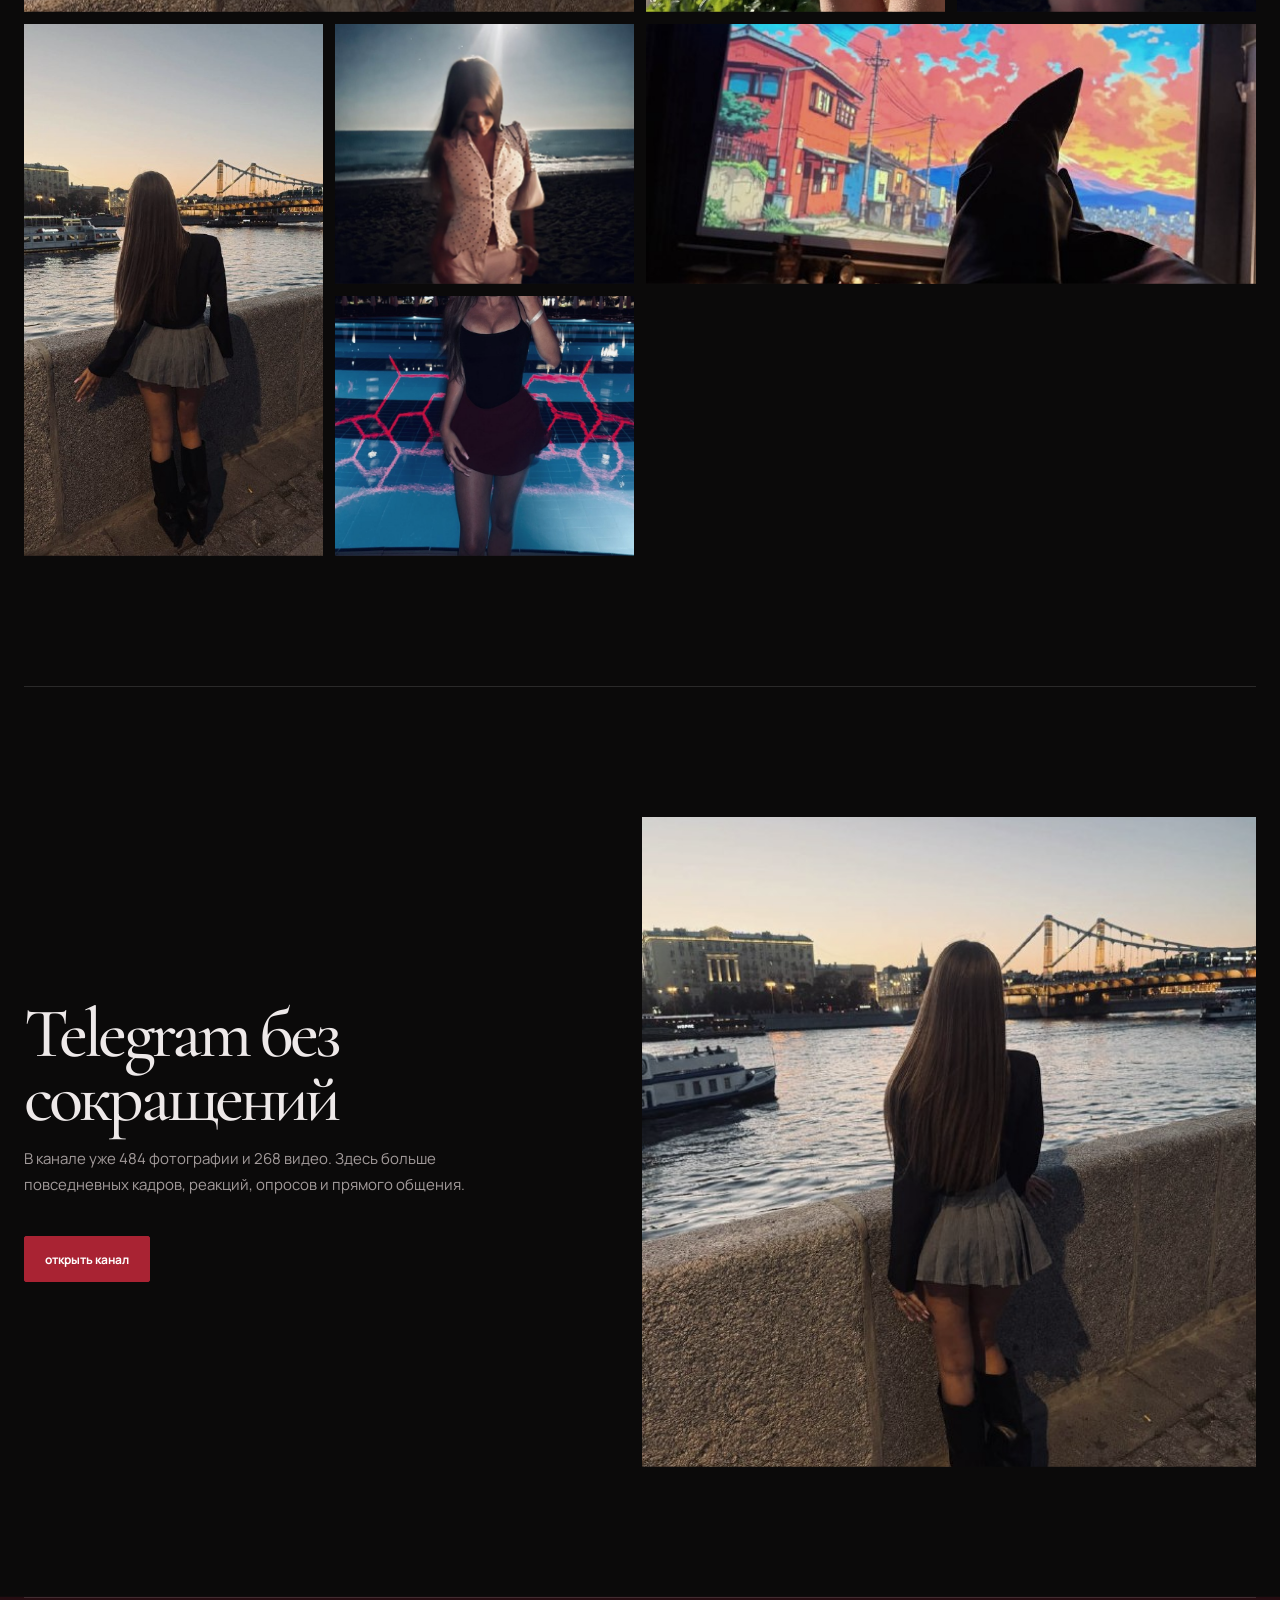
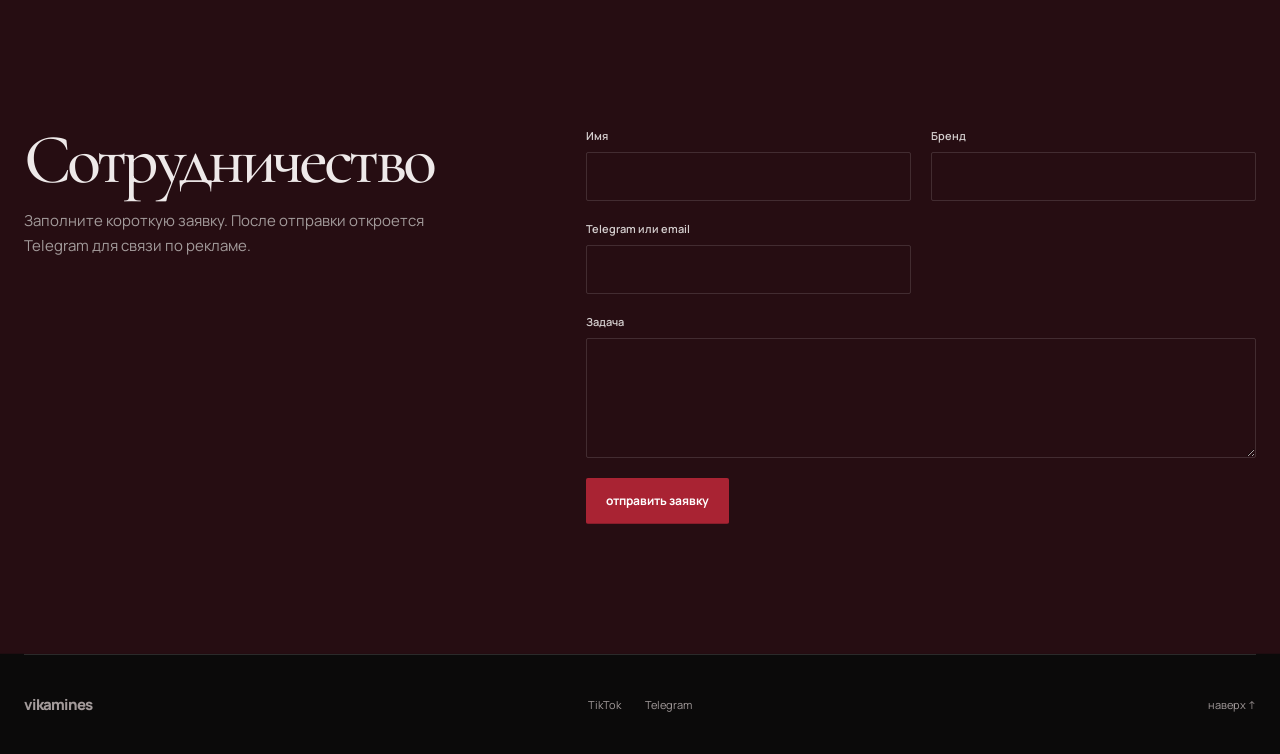
==== commit 4c8c737b: "Add files via upload" ====
--- a/index.html
+++ b/index.html
@@ -3,101 +3,136 @@
 <head>
   <meta charset="utf-8">
   <meta name="viewport" content="width=device-width, initial-scale=1">
-  <meta name="description" content="Vikamines: lifestyle, beauty, TikTok и Telegram">
+  <meta name="description" content="Vikamines: TikTok, Telegram, образы, beauty и моменты из жизни">
   <title>Vikamines</title>
   <link rel="preload" href="assets/images/vika-6.jpg" as="image">
   <link rel="icon" href="favicon.jpg">
   <link rel="stylesheet" href="styles.css">
 </head>
-<body>
-  <div class="flowers" aria-hidden="true"></div>
+<body id="top">
+  <div class="rose-rain" aria-hidden="true"></div>
+
   <header class="site-header">
-    <a class="logo" href="index.html">vikamines</a>
+    <a class="logo" href="#top">vikamines</a>
     <nav aria-label="Основная навигация">
-      <a href="about.html" data-ru="обо мне" data-en="about">обо мне</a>
-      <a href="portfolio.html" data-ru="моменты" data-en="moments">моменты</a>
-      <a href="services.html" data-ru="сотрудничество" data-en="collabs">сотрудничество</a>
+      <a href="about.html" data-ru="о Вике" data-en="about">о Вике</a>
+      <a href="services.html" data-ru="контент" data-en="content">контент</a>
+      <a href="portfolio.html" data-ru="фото" data-en="photos">фото</a>
+      <a href="contact.html" data-ru="сотрудничество" data-en="collabs">сотрудничество</a>
     </nav>
-    <button class="lang-button" type="button" data-lang-toggle>EN</button>
+    <div class="header-tools">
+      <a class="header-link" href="https://t.me/vikamines" target="_blank" rel="noreferrer">Telegram ↗</a>
+      <button class="lang-button" type="button" data-lang-toggle aria-label="Switch language"><span data-lang-option="ru">RU</span><i aria-hidden="true">/</i><span data-lang-option="en">EN</span></button>
+    </div>
   </header>
 
   <main>
     <section class="hero">
-      <div class="hero-copy">
-        <p class="eyebrow">lifestyle creator</p>
-        <h1 class="kinetic-title">VIKAMINES</h1>
-        <p class="lead" data-ru="Образы, бьюти и настоящие моменты из моей жизни." data-en="Looks, beauty and real moments from my life.">Образы, бьюти и настоящие моменты из моей жизни.</p>
+      <div class="hero-copy reveal-up">
+        <p class="eyebrow">creator / lifestyle</p>
+        <h1>Vika<em>mines</em></h1>
+        <p class="hero-lead">Образы, beauty, GRWM и обычная жизнь без дистанции.</p>
         <div class="hero-actions">
           <a class="button" href="https://www.tiktok.com/@vikamines0" target="_blank" rel="noreferrer">TikTok @vikamines0</a>
-          <a class="text-link" href="https://t.me/vikamines" target="_blank" rel="noreferrer">17,1K в Telegram ↗</a>
+          <a class="plain-link" href="#about">узнать больше</a>
         </div>
       </div>
-      <div class="hero-collage" data-parallax>
-        <figure class="photo photo-back"><img src="assets/images/vika-1.jpg" alt="Vikamines на берегу моря"></figure>
-        <figure class="photo photo-main"><img src="assets/images/vika-6.jpg" alt="Портрет Vikamines у бассейна"></figure>
-        <span class="handwriting">love this life ♡</span>
+      <figure class="hero-photo photo-reveal">
+        <img src="assets/images/vika-6.jpg" alt="Vikamines у бассейна">
+      </figure>
+    </section>
+
+    <section class="numbers" aria-label="Аудитория Vikamines">
+      <div><strong>280K</strong><span>подписчиков в TikTok</span></div>
+      <div><strong>23M</strong><span>лайков в TikTok</span></div>
+      <div><strong>17,1K</strong><span>подписчиков в Telegram</span></div>
+    </section>
+
+    <section class="intro section" id="about">
+      <div class="intro-copy reveal-left">
+        <h2><span data-ru="Больше, чем" data-en="More than">Больше, чем</span> <em data-ru="короткие ролики" data-en="short videos">короткие ролики</em></h2>
+        <p>В TikTok Vika снимает GRWM, обзоры косметики, образы и короткие форматы из повседневной жизни. Ролики выходят часто и собирают десятки тысяч просмотров.</p>
+        <p>Telegram работает как личный фотодневник. Там появляются поездки, домашние кадры, покупки, опросы и разговоры с аудиторией.</p>
+      </div>
+      <div class="intro-photos">
+        <figure class="media portrait photo-reveal"><img src="assets/images/vika-13.jpg" alt="Портрет Vikamines"></figure>
+        <figure class="media landscape photo-reveal"><img src="assets/images/vika-12.jpg" alt="Vikamines с котом"></figure>
       </div>
     </section>
 
-    <div class="marquee" aria-hidden="true"><div>VIKAMINES ✿ GET READY WITH ME ✿ BEAUTY ✿ LIFE ✿ VIKAMINES ✿ GET READY WITH ME ✿ BEAUTY ✿ LIFE ✿</div></div>
-
-    <section class="about-preview section reveal">
-      <div class="photo-pair">
-        <figure class="photo tall"><img src="assets/images/vika-2.jpg" alt="Vikamines на фоне моря"></figure>
-        <figure class="photo small"><img src="assets/images/vika-7.jpg" alt="Вечерний образ Vikamines"></figure>
+    <section class="content-section section" id="content">
+      <div class="content-heading reveal-up">
+        <h2><span data-ru="Что выходит" data-en="What Vika">Что выходит</span> <em data-ru="у Vika" data-en="posts">у Vika</em></h2>
+        <p>Темы взяты из последних публикаций в TikTok и Telegram.</p>
       </div>
-      <div class="section-copy">
-        <p class="eyebrow" data-ru="немного ближе" data-en="a little closer">немного ближе</p>
-        <h2 data-ru="Та самая Vika из твоей ленты." data-en="The Vika from your feed.">Та самая Vika из твоей ленты.</h2>
-        <p data-ru="Лайфстайл, образы, косметика и GRWM. В Telegram я делюсь кадрами из жизни и остаюсь ближе к своей аудитории." data-en="Lifestyle, looks, beauty and GRWM. Telegram is where I share everyday moments and stay close to my audience.">Лайфстайл, образы, косметика и GRWM. В Telegram я делюсь кадрами из жизни и остаюсь ближе к своей аудитории.</p>
-        <div class="stats"><div><strong>280K</strong><span>в TikTok</span></div><div><strong>23M</strong><span>лайков</span></div><div><strong>17,1K</strong><span>в Telegram</span></div></div>
-        <a class="line-link" href="about.html" data-ru="узнать больше ↗" data-en="learn more ↗">узнать больше ↗</a>
+      <div class="content-list">
+        <article class="reveal-left"><span>GRWM и образы</span><p>Сборы, макияж, одежда и поиск своего «праймового» образа.</p></article>
+        <article class="reveal-right"><span>Beauty</span><p>Обзоры косметики, любимые продукты и детали ухода.</p></article>
+        <article class="reveal-left"><span>Личная жизнь</span><p>Отдых, прогулки, домашние моменты и кадры, которые не попадают в ролики.</p></article>
+        <article class="reveal-right"><span>Техника</span><p>Подписчики спрашивают про Dyson, Apple Watch и AirPods, которыми пользуется Vika.</p></article>
+        <article class="reveal-left"><span>Общение</span><p>Опросы, розыгрыши и простой вопрос «Как ваши дела?», на который действительно отвечают.</p></article>
       </div>
     </section>
 
-    <section class="gallery-section section">
-      <div class="section-heading reveal"><h2 data-ru="Моменты, которые остаются со мной." data-en="Moments that stay with me.">Моменты, которые остаются со мной.</h2><p data-ru="Небольшая подборка из Telegram." data-en="A small selection from Telegram.">Небольшая подборка из Telegram.</p></div>
-      <div class="gallery">
-        <figure class="photo reveal"><img src="assets/images/vika-4.jpg" alt="Vikamines на берегу"></figure>
-        <figure class="photo reveal"><img src="assets/images/vika-8.jpg" alt="Образ Vikamines у бассейна"></figure>
-        <figure class="photo reveal"><img src="assets/images/vika-1.jpg" alt="Летний образ Vikamines"></figure>
-      </div>
-      <a class="line-link reveal" href="portfolio.html" data-ru="смотреть все моменты ↗" data-en="see all moments ↗">смотреть все моменты ↗</a>
+    <section class="rose-break section">
+      <figure class="rose-photo photo-reveal"><img src="assets/images/vika-11.jpg" alt="Букет красных роз"></figure>
+      <blockquote class="reveal-up">«Как ваши дела?»</blockquote>
     </section>
 
-    <section class="quote section reveal"><blockquote>«Как ваши дела?»</blockquote><p data-ru="Здесь не просто смотрят. Здесь отвечают." data-en="People do not just watch here. They answer.">Здесь не просто смотрят. Здесь отвечают.</p></section>
-
-    <section class="collab section reveal" id="collab">
-      <div class="collab-card">
-        <div class="collab-copy">
-          <p class="eyebrow">collaboration</p>
-          <h2 data-ru="Хотите работать с Vika?" data-en="Want to work with Vika?">Хотите работать с Vika?</h2>
-          <p data-ru="Заполните короткую заявку. Мы соберём сообщение и откроем рекламный Telegram." data-en="Fill out the short form. We will prepare your message and open the advertising Telegram.">Заполните короткую заявку. Мы соберём сообщение и откроем рекламный Telegram.</p>
-        </div>
-        <form class="collab-form" data-collab-form>
-          <label><span>Имя</span><input name="name" autocomplete="name" required placeholder="Как к вам обращаться"></label>
-          <label><span>Бренд</span><input name="brand" autocomplete="organization" required placeholder="Название компании"></label>
-          <label><span>Контакт</span><input name="contact" required placeholder="Telegram или email"></label>
-          <label class="form-wide"><span>Задача</span><textarea name="brief" required rows="4" placeholder="Формат, сроки и основная идея"></textarea></label>
-          <button class="button" type="submit">отправить заявку</button>
-          <p class="form-status" role="status" aria-live="polite"></p>
-        </form>
+    <section class="gallery-section section" id="gallery">
+      <div class="gallery-heading reveal-up">
+        <h2><span data-ru="Последние" data-en="Latest">Последние</span> <em data-ru="моменты" data-en="moments">моменты</em></h2>
+        <p>15 фотографий из Telegram-канала.</p>
+      </div>
+      <div class="masonry-gallery">
+        <figure class="media tall photo-reveal"><img src="assets/images/vika-1.jpg" alt="Vikamines у моря"></figure>
+        <figure class="media photo-reveal"><img src="assets/images/vika-9.jpg" alt="Вечерний образ Vikamines у бассейна"></figure>
+        <figure class="media wide photo-reveal"><img src="assets/images/vika-14.jpg" alt="Vikamines на набережной"></figure>
+        <figure class="media photo-reveal"><img src="assets/images/vika-2.jpg" alt="Летний образ Vikamines"></figure>
+        <figure class="media tall photo-reveal"><img src="assets/images/vika-10.jpg" alt="Крупный портрет Vikamines"></figure>
+        <figure class="media photo-reveal"><img src="assets/images/vika-7.jpg" alt="Vikamines вечером у бассейна"></figure>
+        <figure class="media wide photo-reveal"><img src="assets/images/vika-15.jpg" alt="Vikamines у реки"></figure>
+        <figure class="media photo-reveal"><img src="assets/images/vika-3.jpg" alt="Vikamines на пляже"></figure>
+        <figure class="media tall photo-reveal"><img src="assets/images/vika-16.jpg" alt="Вечерняя прогулка Vikamines"></figure>
+        <figure class="media photo-reveal"><img src="assets/images/vika-4.jpg" alt="Vikamines на фоне моря"></figure>
+        <figure class="media wide photo-reveal"><img src="assets/images/vika-17.jpg" alt="Отдых Vikamines"></figure>
+        <figure class="media photo-reveal"><img src="assets/images/vika-8.jpg" alt="Образ Vikamines у бассейна"></figure>
       </div>
     </section>
 
-    <section class="socials section">
-      <h2 class="reveal" data-ru="Увидимся в ленте." data-en="See you in the feed.">Увидимся в ленте.</h2>
-      <div class="social-list">
-        <a class="reveal" href="https://www.tiktok.com/@vikamines0" target="_blank" rel="noreferrer"><strong>TikTok</strong><span>@vikamines0</span><i>↗</i></a>
-        <a class="reveal" href="https://t.me/vikamines" target="_blank" rel="noreferrer"><strong>Telegram</strong><span>@vikamines</span><i>↗</i></a>
-        <a class="reveal" href="contact.html"><strong data-ru="Реклама" data-en="Collabs">Реклама</strong><span>@VikaminesPR</span><i>↗</i></a>
+    <section class="telegram-section section">
+      <div class="telegram-copy reveal-left">
+        <h2>Telegram без сокращений</h2>
+        <p>В канале уже 484 фотографии и 268 видео. Здесь больше повседневных кадров, реакций, опросов и прямого общения.</p>
+        <a class="button" href="https://t.me/vikamines" target="_blank" rel="noreferrer">открыть канал</a>
       </div>
+      <figure class="telegram-photo photo-reveal"><img src="assets/images/vika-13.jpg" alt="Vikamines крупным планом"></figure>
+    </section>
+
+    <section class="collab section" id="collab">
+      <div class="collab-copy reveal-left">
+        <h2>Сотрудничество</h2>
+        <p>Заполните короткую заявку. После отправки откроется Telegram для связи по рекламе.</p>
+      </div>
+      <form class="collab-form reveal-right" data-collab-form>
+        <label><span>Имя</span><input name="name" autocomplete="name" required></label>
+        <label><span>Бренд</span><input name="brand" autocomplete="organization" required></label>
+        <label><span>Telegram или email</span><input name="contact" required></label>
+        <label><span>Задача</span><textarea name="brief" rows="4" required></textarea></label>
+        <button class="button" type="submit">отправить заявку</button>
+        <p class="form-status" role="status" aria-live="polite"></p>
+      </form>
     </section>
   </main>
 
-  <footer><a class="logo" href="index.html">vikamines</a><span>made with love &amp; flowers</span><a href="#top" data-ru="наверх ↑" data-en="top ↑">наверх ↑</a></footer>
-  <script src="lang.js" defer></script>
+  <footer>
+    <a class="logo" href="#top">vikamines</a>
+    <div><a href="https://www.tiktok.com/@vikamines0" target="_blank" rel="noreferrer">TikTok</a><a href="https://t.me/vikamines" target="_blank" rel="noreferrer">Telegram</a></div>
+    <a href="#top">наверх ↑</a>
+  </footer>
+
   <script src="motion.js" defer></script>
   <script src="form.js" defer></script>
+  <script src="lang.js" defer></script>
 </body>
 </html>
--- a/styles.css
+++ b/styles.css
@@ -1,148 +1,171 @@
-@import url('https://fonts.googleapis.com/css2?family=Manrope:wght@400;500;600;700;800&display=swap');
+@import url('https://fonts.googleapis.com/css2?family=Cormorant+Garamond:ital,wght@0,500;0,600;1,500&family=Manrope:wght@400;500;600;700&display=swap');
 
-:root { --ink:#f7f0f2; --muted:#b99ca3; --paper:#070707; --soft:#21070c; --pink:#d20d27; --deep:#ed1836; --line:rgba(255,255,255,.14); --ease:cubic-bezier(.16,1,.3,1); }
-* { box-sizing:border-box; }
-html { scroll-behavior:smooth; background:var(--paper); }
-body { margin:0; overflow-x:hidden; color:var(--ink); background:var(--paper); font-family:Manrope,Arial,sans-serif; }
-a { color:inherit; text-decoration:none; }
-img { width:100%; height:100%; display:block; object-fit:cover; }
-.site-header,footer { width:min(1380px,calc(100% - 48px)); margin:auto; display:grid; grid-template-columns:1fr auto 1fr; align-items:center; }
-.site-header { position:absolute; z-index:20; left:50%; translate:-50% 0; height:72px; border-bottom:1px solid var(--line); }
-.logo { font-size:15px; font-weight:800; letter-spacing:-.06em; }
-nav { display:flex; gap:32px; color:var(--muted); font-size:12px; }
-nav a,.lang-button { transition:color .2s,transform .2s var(--ease); }
-.lang-button { justify-self:end; min-width:43px; padding:9px 12px; border:1px solid rgba(255,255,255,.25); border-radius:999px; color:var(--ink); background:rgba(7,7,7,.62); font:700 11px Manrope; cursor:pointer; }
-.hero { position:relative; min-height:100dvh; display:grid; grid-template-columns:1.05fr .95fr; align-items:center; gap:5vw; padding:72px max(24px,calc((100vw - 1380px)/2)) 0; overflow:hidden; background:radial-gradient(circle at 76% 42%,#320710 0, #10080a 31%, #070707 67%); }
-.hero::before { content:""; position:absolute; inset:0; opacity:.34; background-image:repeating-linear-gradient(105deg,transparent 0 38px,rgba(255,255,255,.02) 39px 40px); }
-.hero-copy { position:relative; z-index:3; }
-.eyebrow { margin:0 0 20px; color:var(--deep); font-size:10px; font-weight:700; letter-spacing:.2em; text-transform:uppercase; }
-h1,h2,blockquote { text-wrap:balance; }
-h1 { margin:0; font-size:clamp(4rem,10vw,9.5rem); line-height:.8; letter-spacing:-.09em; font-weight:800; }
-.kinetic-title span { display:inline-block; opacity:0; transform:translateY(70%) rotate(5deg); animation:letter-in .85s var(--ease) forwards; animation-delay:calc(var(--i)*55ms + 100ms); }
-.lead { max-width:380px; margin:28px 0 0; color:var(--muted); font-size:clamp(1rem,1.5vw,1.25rem); line-height:1.45; }
-.hero-actions { display:flex; align-items:center; gap:25px; margin-top:32px; }
-.button { display:inline-flex; min-height:50px; align-items:center; padding:0 24px; border-radius:999px; color:#fff; background:#d20d27; box-shadow:0 15px 40px rgba(210,13,39,.25); font-size:13px; font-weight:700; transition:transform .2s var(--ease),background .2s; }
-.text-link,.line-link { font-size:13px; }
-.hero-collage { position:relative; z-index:2; width:min(35vw,510px); height:min(78vh,700px); justify-self:end; transform:translate3d(var(--px,0),var(--py,0),0); transition:transform .5s var(--ease); }
-.photo { overflow:hidden; margin:0; background:var(--soft); box-shadow:0 28px 80px rgba(125,7,23,.25); }
-.photo-back,.photo-main { position:absolute; border:8px solid rgba(255,255,255,.09); }
-.photo-back { left:-22%; top:10%; width:56%; aspect-ratio:.75; border-radius:48% 48% 16px 16px; rotate:-8deg; animation:photo-left 1.2s .25s var(--ease) both; }
-.photo-main { right:0; top:0; width:77%; height:89%; border-radius:48% 48% 16px 16px; clip-path:inset(0 0 100% 0 round 48% 48% 16px 16px); animation:photo-open 1.25s .15s var(--ease) forwards; }
-.photo img { filter:saturate(.68) contrast(1.12) brightness(.8); }
-.photo-main img { object-position:50% 40%; }
-.handwriting { position:absolute; right:-2%; bottom:3%; color:var(--deep); font:700 clamp(1.1rem,1.8vw,1.55rem) cursive; rotate:-8deg; animation:float 4s ease-in-out infinite alternate; }
-.marquee { position:relative; z-index:5; overflow:hidden; rotate:-1deg; scale:1.02; border-block:1px solid rgba(255,255,255,.12); color:#fff; background:#d20d27; }
-.marquee div { width:max-content; padding:14px 0; font-size:12px; font-weight:800; letter-spacing:.14em; word-spacing:18px; animation:marquee 22s linear infinite; }
-.section { width:min(1380px,calc(100% - 48px)); margin:auto; padding-block:125px; }
-.about-preview { min-height:100dvh; display:grid; grid-template-columns:1.08fr .92fr; align-items:center; gap:clamp(54px,9vw,150px); }
-.photo-pair { position:relative; min-height:700px; }
-.photo-pair .tall { position:absolute; inset:0 auto auto 0; width:62%; height:88%; border-radius:16px 16px 46% 16px; }
-.photo-pair .small { position:absolute; right:0; bottom:0; width:47%; height:50%; border:8px solid var(--paper); border-radius:16px 44% 16px 16px; }
-.section-copy h2,.section-heading h2,.socials h2,.page-hero h1 { margin:0; font-size:clamp(2.8rem,5.3vw,5.4rem); line-height:.96; letter-spacing:-.07em; }
-.section-copy>p:not(.eyebrow),.section-heading p,.page-copy p { max-width:520px; color:var(--muted); line-height:1.7; }
-.stats { display:grid; grid-template-columns:repeat(3,auto); justify-content:start; gap:clamp(20px,3vw,42px); margin-top:38px; }
-.stats div { display:flex; flex-direction:column; gap:7px; }
-.stats strong { color:var(--deep); font-size:clamp(1.7rem,3vw,2.8rem); line-height:1; letter-spacing:-.06em; }
-.stats span { color:var(--muted); font-size:10px; text-transform:uppercase; letter-spacing:.08em; }
-.line-link { display:inline-flex; margin-top:36px; padding-bottom:8px; border-bottom:1px solid rgba(137,49,92,.35); }
-.gallery-section { border-top:1px solid var(--line); }
-.section-heading { margin-bottom:65px; }
-.gallery { display:grid; grid-template-columns:.82fr 1.18fr .72fr; align-items:end; gap:clamp(16px,2.3vw,34px); }
-.gallery .photo { border:8px solid #161012; border-radius:16px; }
-.gallery .photo:nth-child(1) { height:500px; rotate:-2.5deg; }
-.gallery .photo:nth-child(2) { height:650px; translate:0 28px; }
-.gallery .photo:nth-child(3) { height:440px; rotate:3deg; translate:0 -26px; }
-.quote { min-height:75dvh; display:grid; place-content:center; text-align:center; background:radial-gradient(circle,rgba(169,0,25,.27),transparent 56%); }
-.quote blockquote { margin:0; color:var(--deep); font-size:clamp(3.6rem,9vw,8.7rem); line-height:.95; letter-spacing:-.08em; font-weight:800; }
-.quote p { color:var(--muted); }
-.socials h2 { margin-bottom:65px; }
-.social-list { border-top:1px solid var(--line); }
-.social-list a { position:relative; isolation:isolate; display:grid; grid-template-columns:1fr .7fr auto; align-items:center; min-height:128px; overflow:hidden; border-bottom:1px solid var(--line); }
-.social-list a::before { content:""; position:absolute; inset:0; z-index:-1; background:#d20d27; translate:0 102%; transition:translate .42s var(--ease); }
-.social-list strong { font-size:clamp(2.3rem,5vw,5rem); letter-spacing:-.06em; }
-.social-list span { color:var(--muted); font-size:13px; }
-.social-list i { color:var(--deep); font-size:30px; font-style:normal; transition:transform .3s var(--ease); }
-footer { min-height:96px; border-top:1px solid var(--line); color:var(--muted); font-size:11px; }
-footer a:last-child { justify-self:end; color:var(--ink); }
-.flowers { position:fixed; inset:0; z-index:12; overflow:hidden; pointer-events:none; }
-.flower { position:absolute; width:82px; aspect-ratio:1; scale:var(--s); animation:flower-drift 7s ease-in-out infinite alternate; filter:drop-shadow(0 14px 24px rgba(210,13,39,.3)); }
-.flower i { position:absolute; left:36%; top:3%; width:29%; height:54%; transform-origin:50% 88%; border-radius:72% 14% 72% 28%; background:linear-gradient(145deg,#ef2942,#760511 78%); }
-.flower i:nth-child(2){rotate:36deg}.flower i:nth-child(3){rotate:72deg}.flower i:nth-child(4){rotate:108deg}.flower i:nth-child(5){rotate:144deg}.flower i:nth-child(6){rotate:180deg}.flower i:nth-child(7){rotate:216deg}.flower i:nth-child(8){rotate:252deg}.flower i:nth-child(9){rotate:288deg}.flower i:nth-child(10){rotate:324deg}
-.flower b { position:absolute; inset:32%; border-radius:50%; background:#df102b; box-shadow:inset -6px -7px 10px #65040f; }
-.reveal { opacity:0; transform:translateY(42px) scale(.985); transition:opacity .8s var(--ease),transform .8s var(--ease); }
-.reveal.is-visible { opacity:1; transform:none; }
-.page-header { position:relative; border-bottom:1px solid var(--line); background:rgba(7,7,7,.92); }
-.page-header .site-header { position:relative; left:auto; translate:none; }
-.page-main { min-height:calc(100dvh - 168px); }
-.page-hero { width:min(1180px,calc(100% - 48px)); margin:auto; padding:150px 0 80px; }
-.page-hero p { max-width:600px; color:var(--muted); line-height:1.7; }
-.page-grid { width:min(1180px,calc(100% - 48px)); margin:0 auto 120px; display:grid; grid-template-columns:repeat(2,1fr); gap:24px; }
-.page-grid figure { height:620px; border-radius:16px; }
-.page-grid figure:nth-child(even) { translate:0 45px; }
-.page-copy { width:min(760px,calc(100% - 48px)); margin:0 auto 130px; }
-.contact-card { padding:45px; border:1px solid var(--line); border-radius:16px; background:#16070a; }
-.collab { padding-top:70px; }
-.collab-card { position:relative; overflow:hidden; display:grid; grid-template-columns:.82fr 1.18fr; gap:clamp(45px,7vw,100px); padding:clamp(34px,5vw,72px); border:1px solid rgba(237,24,54,.38); border-radius:16px; background:radial-gradient(circle at 0 0,rgba(210,13,39,.28),transparent 42%),#11090b; box-shadow:0 35px 100px rgba(125,7,23,.2); }
-.collab-card::after { content:"✦"; position:absolute; right:4%; top:4%; color:rgba(237,24,54,.34); font-size:70px; animation:float 4s ease-in-out infinite alternate; }
-.collab-copy { position:relative; z-index:1; align-self:center; }
-.collab-copy h2 { margin:0; max-width:560px; font-size:clamp(2.6rem,4.6vw,5rem); line-height:.96; letter-spacing:-.07em; }
-.collab-copy>p:not(.eyebrow) { max-width:450px; color:var(--muted); line-height:1.65; }
-.collab-form { position:relative; z-index:1; display:grid; grid-template-columns:1fr 1fr; gap:18px; }
-.collab-form label { display:flex; flex-direction:column; gap:8px; color:#d9c6cb; font-size:11px; font-weight:700; letter-spacing:.04em; }
-.collab-form input,.collab-form textarea { width:100%; border:1px solid rgba(255,255,255,.16); border-radius:12px; outline:none; color:var(--ink); background:rgba(255,255,255,.055); padding:15px 16px; font:500 14px Manrope,Arial,sans-serif; transition:border-color .2s,background .2s; }
-.collab-form textarea { resize:vertical; min-height:120px; }
-.collab-form input::placeholder,.collab-form textarea::placeholder { color:#806d72; }
-.collab-form input:focus,.collab-form textarea:focus { border-color:#ed1836; background:rgba(255,255,255,.08); }
-.form-wide { grid-column:1/-1; }
-.collab-form .button { justify-self:start; border:0; cursor:pointer; }
-.form-status { align-self:center; margin:0; color:#d6a8b3; font-size:12px; line-height:1.45; }
+:root {
+  --bg:#0b0a0a;
+  --surface:#121010;
+  --wine:#1b0c0f;
+  --wine-deep:#260d12;
+  --text:#eee9e9;
+  --muted:#a39b9b;
+  --red:#a92333;
+  --red-light:#d04a5b;
+  --line:rgba(255,255,255,.13);
+  --ease:cubic-bezier(.16,1,.3,1);
+  --ease-out:cubic-bezier(.23,1,.32,1);
+}
+*{box-sizing:border-box}
+html{scroll-behavior:smooth;background:var(--bg)}
+body{margin:0;overflow-x:hidden;background:var(--bg);color:var(--text);font-family:Manrope,Arial,sans-serif}
+a{color:inherit;text-decoration:none}
+img{width:100%;height:100%;display:block;object-fit:cover}
+button,input,textarea{font:inherit}
 
-@keyframes letter-in { to { opacity:1; transform:none; } }
-@keyframes photo-open { to { clip-path:inset(0 0 0 0 round 48% 48% 16px 16px); } }
-@keyframes photo-left { from { opacity:0; transform:translate(-35px,35px) rotate(-6deg); } to { opacity:1; transform:none; } }
-@keyframes float { to { transform:translateY(-10px) rotate(3deg); } }
-@keyframes marquee { to { transform:translateX(-50%); } }
-@keyframes flower-drift { to { transform:translate(12px,-18px) rotate(14deg) scale(1.04); } }
+.site-header,footer,.section,.numbers{width:min(1240px,calc(100% - 48px));margin-inline:auto}
+.site-header{height:70px;display:grid;grid-template-columns:1fr auto 1fr;align-items:center;border-bottom:1px solid var(--line)}
+.logo{font-size:15px;font-weight:800;letter-spacing:-.05em}
+nav{display:flex;gap:30px;color:var(--muted);font-size:12px}
+.header-tools{justify-self:end;display:flex;align-items:center;gap:15px}
+.header-link{font-size:12px}
+.lang-button{display:inline-flex;width:auto;min-width:62px;height:30px;align-items:center;justify-content:center;gap:5px;padding:0 9px;border:1px solid var(--line);border-radius:2px;background:transparent;color:var(--muted);font-size:10px;font-weight:700;letter-spacing:.04em;cursor:pointer;white-space:nowrap;transition:border-color .2s ease,color .2s ease,background .2s ease}
+.lang-button i{color:#635b5c;font-style:normal;font-weight:400}
+.lang-button [data-lang-option]{transition:color .2s ease}
+.lang-button[data-language="ru"] [data-lang-option="ru"],.lang-button[data-language="en"] [data-lang-option="en"]{color:var(--text)}
+nav a,.header-link,.plain-link{transition:color .2s ease}
 
-@media (hover:hover) and (pointer:fine) {
-  nav a:hover,.lang-button:hover { color:var(--deep); transform:translateY(-1px); }
-  .button:hover { transform:translateY(-2px) scale(1.015); background:#eb1733; }
-  .photo img { transition:transform .75s var(--ease),filter .75s; }
-  .photo:hover img { transform:scale(1.04); filter:saturate(1.05); }
-  .social-list a:hover::before { translate:0; }
-  .social-list a:hover,.social-list a:hover span,.social-list a:hover i { color:#fff; }
-  .social-list a:hover i { transform:rotate(45deg); }
+.hero{width:min(1240px,calc(100% - 48px));min-height:calc(100dvh - 70px);margin:auto;display:grid;grid-template-columns:.86fr 1.14fr;gap:7vw;align-items:center;padding-block:54px}
+.eyebrow{margin:0 0 18px;color:var(--red-light);font-size:10px;font-weight:700;letter-spacing:.18em;text-transform:uppercase}
+h1,h2,blockquote{margin:0;font-family:"Cormorant Garamond",Georgia,serif;text-wrap:balance}
+h1{font-size:clamp(4.8rem,9vw,8.5rem);line-height:.82;letter-spacing:-.075em;font-weight:500}
+h1 em,h2 em{color:#bcaeaf;font-weight:500;font-style:italic}
+h1 em{display:block;margin-left:.44em;padding-bottom:.08em;line-height:.92}
+h2 em{display:inline-block;padding-bottom:.05em;line-height:1.08}
+.hero-lead{max-width:390px;margin:26px 0 0;color:var(--muted);font-size:clamp(1rem,1.4vw,1.15rem);line-height:1.55}
+.hero-actions{display:flex;align-items:center;gap:24px;margin-top:32px}
+.button{display:inline-flex;min-height:46px;align-items:center;justify-content:center;padding:0 20px;border:1px solid var(--red);border-radius:2px;background:var(--red);color:#fff;font-size:12px;font-weight:700;white-space:nowrap;cursor:pointer;transition:background .2s ease,transform .2s var(--ease)}
+.plain-link{color:var(--muted);font-size:12px}
+.hero-photo{height:min(74vh,720px);margin:0;overflow:hidden;background:#171414}
+.hero-photo img{object-position:50% 34%;filter:saturate(.76) contrast(1.03)}
+
+.numbers{display:grid;grid-template-columns:repeat(3,1fr);border-block:1px solid var(--line);background:var(--wine);box-shadow:0 0 0 100vmax var(--wine);clip-path:inset(0 -100vmax)}
+.numbers div{display:flex;align-items:baseline;gap:16px;padding:28px 0}
+.numbers div+div{padding-left:36px;border-left:1px solid var(--line)}
+.numbers strong{font-family:"Cormorant Garamond",Georgia,serif;font-size:clamp(2.2rem,3.4vw,3.3rem);font-weight:600;letter-spacing:-.045em}
+.numbers span{max-width:120px;color:var(--muted);font-size:11px;line-height:1.35}
+.section{padding-block:130px}
+h2{font-size:clamp(3rem,5.5vw,5.7rem);line-height:.92;letter-spacing:-.055em;font-weight:500}
+.intro{display:grid;grid-template-columns:.78fr 1.22fr;gap:8vw;align-items:center}
+.intro-copy p,.content-heading p,.telegram-copy p,.collab-copy p{max-width:570px;color:var(--muted);font-size:15px;line-height:1.7}
+.intro-copy p:first-of-type{margin-top:28px}
+.intro-photos{position:relative;min-height:720px}
+.media{margin:0;overflow:hidden;background:#171414}
+.intro-photos .portrait{position:absolute;left:0;top:0;width:64%;height:85%}
+.intro-photos .landscape{position:absolute;right:0;bottom:0;width:53%;height:36%;border:8px solid var(--bg)}
+.intro-photos img{filter:saturate(.75)}
+
+.content-section{display:grid;grid-template-columns:.82fr 1.18fr;gap:9vw;border-top:1px solid var(--line);background:var(--wine);box-shadow:0 0 0 100vmax var(--wine);clip-path:inset(0 -100vmax)}
+.content-heading{position:sticky;top:50px;align-self:start}
+.content-list{border-top:1px solid var(--line)}
+.content-list article{padding:30px 0;border-bottom:1px solid var(--line)}
+.content-list span{display:block;margin-bottom:9px;font-family:"Cormorant Garamond",Georgia,serif;font-size:27px;font-weight:600}
+.content-list p{max-width:600px;margin:0;color:var(--muted);font-size:14px;line-height:1.65}
+
+.rose-break{position:relative;min-height:88dvh;display:grid;place-items:center;overflow:hidden}
+.rose-photo{position:absolute;inset:70px 0;margin:0;overflow:hidden;opacity:.43}
+.rose-photo::after{content:"";position:absolute;inset:0;background:rgba(11,10,10,.28)}
+.rose-photo img{filter:saturate(.72) contrast(1.05)}
+.rose-break blockquote{position:relative;z-index:1;font-size:clamp(3.3rem,8vw,8rem);font-weight:500;font-style:italic;letter-spacing:-.055em}
+
+.gallery-section{border-top:1px solid var(--line)}
+.gallery-heading{margin-bottom:62px}
+.gallery-heading p{color:var(--muted);font-size:13px}
+.masonry-gallery{display:grid;grid-template-columns:repeat(4,1fr);grid-auto-rows:260px;gap:12px}
+.masonry-gallery .media{min-height:0}
+.masonry-gallery .tall{grid-row:span 2}
+.masonry-gallery .wide{grid-column:span 2}
+.masonry-gallery img{filter:saturate(.76);transition:filter .8s ease,transform 1s var(--ease)}
+
+.telegram-section{display:grid;grid-template-columns:.9fr 1.1fr;gap:9vw;align-items:center;border-top:1px solid var(--line)}
+.telegram-copy .button{margin-top:24px}
+.telegram-photo{height:650px;margin:0;overflow:hidden}
+.telegram-photo img{filter:saturate(.74)}
+
+.collab{display:grid;grid-template-columns:.8fr 1.2fr;gap:9vw;border-top:1px solid var(--line);background:var(--wine-deep);box-shadow:0 0 0 100vmax var(--wine-deep);clip-path:inset(0 -100vmax)}
+.collab-form{display:grid;grid-template-columns:1fr 1fr;gap:20px}
+.collab-form label{display:flex;flex-direction:column;gap:9px;color:#d4cece;font-size:11px;font-weight:600}
+.collab-form label:nth-child(4){grid-column:1/-1}
+.collab-form input,.collab-form textarea{width:100%;border:1px solid var(--line);border-radius:2px;outline:none;background:transparent;color:var(--text);padding:14px 15px;font-size:14px;transition:border-color .2s ease}
+.collab-form textarea{min-height:120px;resize:vertical}
+.collab-form input:focus,.collab-form textarea:focus{border-color:var(--red-light)}
+.collab-form .button{justify-self:start;border:0}
+.form-status{align-self:center;margin:0;color:var(--muted);font-size:12px;line-height:1.5}
+
+footer{min-height:100px;display:grid;grid-template-columns:1fr auto 1fr;align-items:center;border-top:1px solid var(--line);color:var(--muted);font-size:11px}
+footer div{display:flex;gap:24px}
+footer>a:last-child{justify-self:end}
+
+.rose-rain{position:fixed;inset:0;z-index:30;overflow:hidden;pointer-events:none}
+.falling-rose{position:absolute;top:-90px;width:48px;height:48px;opacity:0;will-change:transform,opacity;animation:rose-fall var(--duration,8s) linear forwards;transition:opacity 1.1s var(--ease-out),scale 1.1s var(--ease-out)}
+.falling-rose i{position:absolute;left:37%;top:5%;width:27%;height:51%;transform-origin:50% 86%;border-radius:72% 14% 72% 28%;background:linear-gradient(145deg,#bf3143,#681019 80%)}
+.falling-rose i:nth-child(2){rotate:36deg}.falling-rose i:nth-child(3){rotate:72deg}.falling-rose i:nth-child(4){rotate:108deg}.falling-rose i:nth-child(5){rotate:144deg}.falling-rose i:nth-child(6){rotate:180deg}.falling-rose i:nth-child(7){rotate:216deg}.falling-rose i:nth-child(8){rotate:252deg}.falling-rose i:nth-child(9){rotate:288deg}.falling-rose i:nth-child(10){rotate:324deg}
+.falling-rose b{position:absolute;inset:33%;border-radius:50%;background:#8f1c2b;box-shadow:inset -4px -5px 8px #42080f}
+@keyframes rose-fall{0%{transform:translate3d(0,-20px,0) rotate(0);opacity:0}14%{opacity:.72}86%{opacity:.72}100%{transform:translate3d(var(--drift,28px),calc(100dvh + 140px),0) rotate(var(--spin,220deg));opacity:0}}
+.falling-rose.is-evaporating{animation-play-state:paused;opacity:0!important;scale:.55}
+.rose-particle{position:fixed;left:var(--particle-x);top:var(--particle-y);z-index:31;width:var(--particle-size);height:var(--particle-size);border-radius:50%;background:rgba(176,43,61,.72);box-shadow:0 0 7px rgba(176,43,61,.26);opacity:0;pointer-events:none;will-change:transform,opacity;animation:rose-vapor var(--particle-duration) var(--ease-out) var(--particle-delay) forwards}
+.rose-particle.is-mist{background:rgba(226,182,188,.28);box-shadow:0 0 11px rgba(226,182,188,.2)}
+@keyframes rose-vapor{0%{transform:translate3d(0,0,0) rotate(0) scale(.95);opacity:.72}22%{opacity:.78}100%{transform:translate3d(var(--particle-dx),var(--particle-dy),0) rotate(var(--particle-turn)) scale(.15);opacity:0}}
+
+.reveal-up,.reveal-left,.reveal-right,.photo-reveal{opacity:0;transition:opacity 1.25s var(--ease),transform 1.25s var(--ease),clip-path 1.45s var(--ease)}
+.reveal-up{transform:translateY(22px)}
+.reveal-left{transform:translateX(-24px)}
+.reveal-right{transform:translateX(24px)}
+.photo-reveal{clip-path:inset(0 0 8% 0);transform:translateY(14px) scale(.99)}
+.is-visible{opacity:1;transform:none;clip-path:inset(0)}
+
+.page-header{border-bottom:1px solid var(--line)}
+.page-header .site-header{width:min(1240px,calc(100% - 48px));margin:auto}
+.page-main{min-height:calc(100dvh - 170px)}
+.page-hero,.page-copy,.page-grid,.socials{width:min(1100px,calc(100% - 48px));margin-inline:auto}
+.page-hero{padding-block:120px 70px}
+.page-hero p,.page-copy p{max-width:650px;color:var(--muted);line-height:1.7}
+.page-grid{display:grid;grid-template-columns:1fr 1fr;gap:12px;margin-bottom:120px}
+.page-grid figure{height:620px;margin:0;overflow:hidden}
+.page-copy{margin-bottom:120px}.contact-card{padding:32px 0;border-top:1px solid var(--line)}
+.socials{padding-block:80px}.social-list{border-top:1px solid var(--line)}
+.social-list a{display:grid;grid-template-columns:1fr .7fr auto;align-items:center;min-height:110px;border-bottom:1px solid var(--line)}
+.social-list strong{font-size:clamp(2rem,4vw,4rem)}.social-list span{color:var(--muted)}.social-list i{font-style:normal}
+
+@media(hover:hover) and (pointer:fine){
+  nav a:hover,.header-link:hover,.plain-link:hover,footer a:hover{color:var(--text)}
+  .lang-button:hover{border-color:rgba(208,74,91,.65);background:rgba(169,35,51,.08);color:var(--text)}
+  .button:hover{background:#8f1c2b;transform:translateY(-2px)}
+  .masonry-gallery figure:hover img{filter:saturate(.92);transform:scale(1.012)}
 }
-.button:active,.lang-button:active { transform:scale(.98); }
-:focus-visible { outline:2px solid var(--deep); outline-offset:4px; }
+.button:active{transform:scale(.98)}
+:focus-visible{outline:2px solid var(--red-light);outline-offset:4px}
 
-@media (max-width:767px) {
-  .site-header,footer,.section { width:calc(100% - 32px); }
-  .site-header { grid-template-columns:1fr auto; } nav { display:none; }
-  .hero { grid-template-columns:1fr; align-content:start; padding:130px 16px 0; }
-  h1 { font-size:clamp(3.35rem,18vw,5.2rem); }
-  .hero-actions { gap:14px; flex-wrap:wrap; }
-  .hero-collage { position:absolute; right:0; bottom:-14vh; width:min(80vw,390px); height:58vh; opacity:.9; }
-  .about-preview { grid-template-columns:1fr; gap:60px; padding-block:95px; }
-  .photo-pair { min-height:540px; }
-  .section-copy h2,.section-heading h2,.socials h2,.page-hero h1 { font-size:clamp(2.7rem,13vw,4rem); }
-  .gallery { grid-template-columns:1fr 1fr; gap:12px; }
-  .gallery .photo:nth-child(1) { height:380px; }
-  .gallery .photo:nth-child(2) { height:430px; }
-  .gallery .photo:nth-child(3) { grid-column:1/-1; width:68%; height:360px; justify-self:center; margin-top:40px; }
-  .social-list a { grid-template-columns:1fr auto; min-height:100px; }
-  .social-list span { display:none; }
-  footer { grid-template-columns:1fr 1fr; } footer span { display:none; }
-  .flower { width:56px; opacity:.75; }
-  .page-hero { padding-top:120px; }
-  .page-grid { grid-template-columns:1fr; }
-  .page-grid figure,.page-grid figure:nth-child(even) { height:520px; translate:none; }
-  .collab-card { grid-template-columns:1fr; padding:32px 20px; }
-  .collab-form { grid-template-columns:1fr; }
-  .form-wide { grid-column:auto; }
+@media(max-width:767px){
+  .site-header,footer,.section,.numbers,.hero{width:calc(100% - 32px)}
+  .site-header{grid-template-columns:1fr auto}nav{display:none}.header-link{display:none}.header-tools{gap:0}
+  .hero{min-height:auto;grid-template-columns:1fr;gap:48px;padding-block:70px}
+  h1{font-size:clamp(4.4rem,21vw,6rem)}h1 em{margin-left:.22em}
+  .hero-photo{height:62dvh;order:-1}.hero-photo img{object-position:50% 26%}
+  .numbers{grid-template-columns:1fr}.numbers div{padding:18px 0}.numbers div+div{padding-left:0;border-left:0;border-top:1px solid var(--line)}
+  .section{padding-block:88px}h2{font-size:clamp(2.5rem,12vw,4rem)}
+  .intro,.content-section,.telegram-section,.collab{grid-template-columns:1fr;gap:56px}
+  .intro-photos{min-height:540px}.content-heading{position:static}
+  .rose-break{min-height:68dvh}.rose-photo{inset:30px 0}
+  .masonry-gallery{grid-template-columns:1fr 1fr;grid-auto-rows:210px;gap:8px}.masonry-gallery .wide{grid-column:span 2}
+  .telegram-photo{height:530px;order:-1}
+  .collab-form{grid-template-columns:1fr}.collab-form label:nth-child(4){grid-column:auto}
+  footer{grid-template-columns:1fr 1fr}footer div{display:none}
+  .falling-rose{width:42px;height:42px}
+  .reveal-left,.reveal-right{transform:translateY(18px)}
+  .page-grid{grid-template-columns:1fr}.page-grid figure{height:520px}
 }
-@media (prefers-reduced-motion:reduce) {
-  html { scroll-behavior:auto; }
-  *,*::before,*::after { animation-duration:.01ms!important; animation-iteration-count:1!important; transition-duration:.01ms!important; }
-  .kinetic-title span,.photo-main,.photo-back,.reveal { opacity:1; transform:none; clip-path:none; }
+
+@media(prefers-reduced-motion:reduce){
+  html{scroll-behavior:auto}
+  *,*::before,*::after{animation-duration:.01ms!important;animation-iteration-count:1!important;transition-duration:.01ms!important}
+  .reveal-up,.reveal-left,.reveal-right,.photo-reveal{opacity:1;transform:none;clip-path:none}
+  .rose-rain{display:none}
 }
